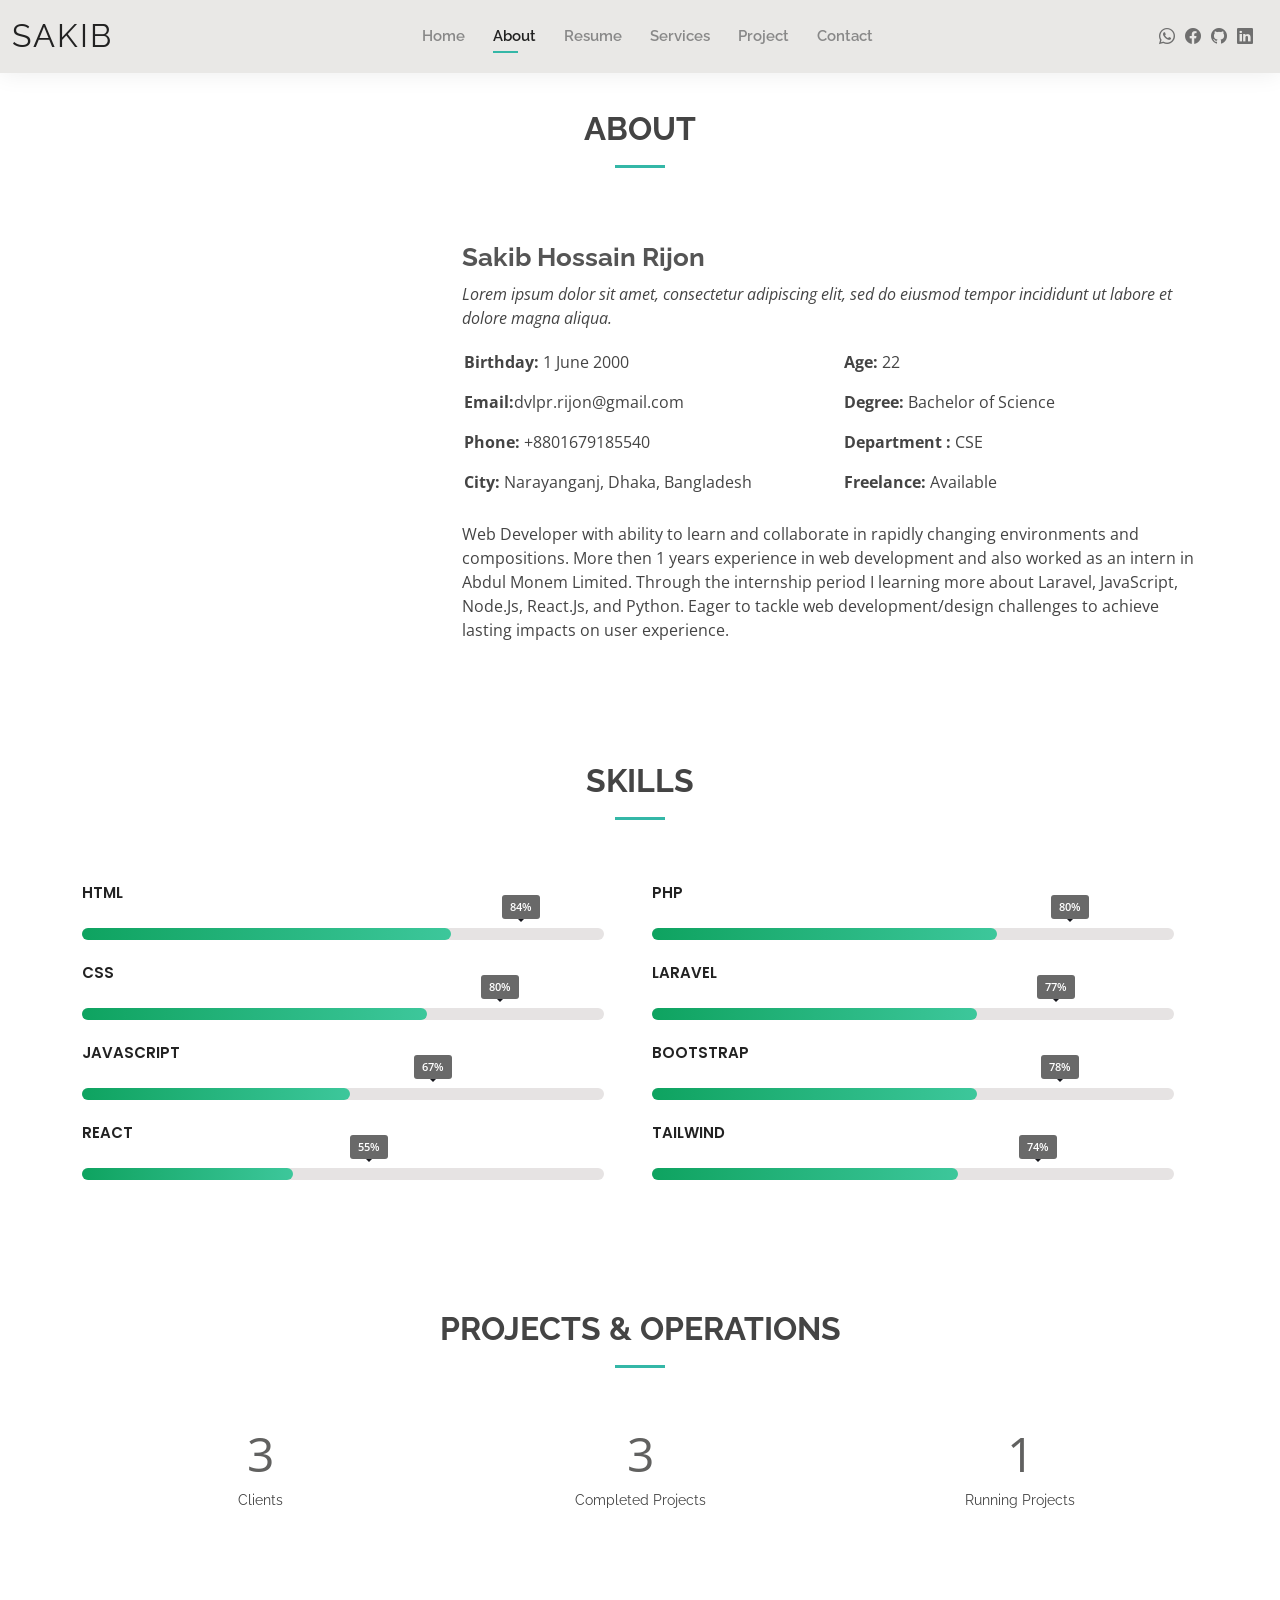
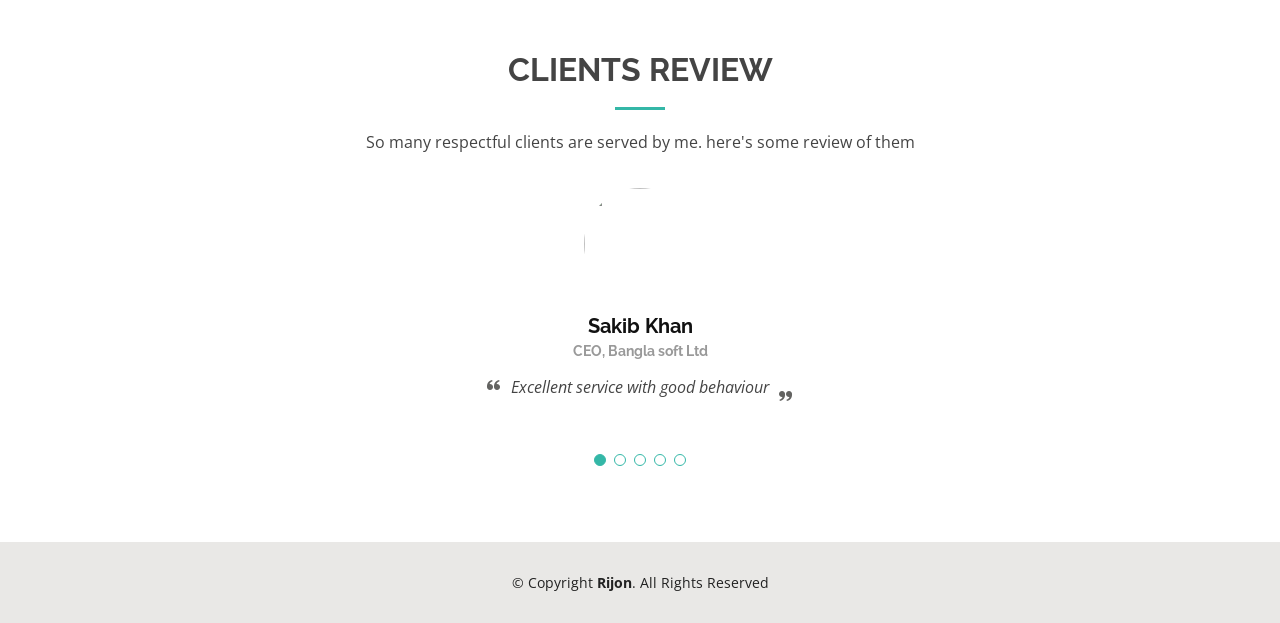
==== about.html @ c59cfed2 "first" ====
<!DOCTYPE html>
<html lang="en">

<head>
  <meta charset="utf-8">
  <meta content="width=device-width, initial-scale=1.0" name="viewport">
  <title>About Me</title>
  <meta content="" name="description">
  <meta content="" name="keywords">
  <link href="assets/img/favicon.png" rel="icon">
  <link href="assets/img/apple-touch-icon.png" rel="apple-touch-icon">
  <link href="https://fonts.googleapis.com/css?family=Open+Sans:300,300i,400,400i,600,600i,700,700i|Raleway:300,300i,400,400i,500,500i,600,600i,700,700i|Poppins:300,300i,400,400i,500,500i,600,600i,700,700i" rel="stylesheet">
  <link href="assets/vendor/aos/aos.css" rel="stylesheet">
  <link href="assets/vendor/bootstrap/css/bootstrap.min.css" rel="stylesheet">
  <link href="assets/vendor/bootstrap-icons/bootstrap-icons.css" rel="stylesheet">
  <link href="assets/vendor/boxicons/css/boxicons.min.css" rel="stylesheet">
  <link href="assets/vendor/glightbox/css/glightbox.min.css" rel="stylesheet">
  <link href="assets/vendor/swiper/swiper-bundle.min.css" rel="stylesheet">
  <link href="assets/css/style.css" rel="stylesheet">
  <script src="http://cdn.jsdelivr.net/particles.js/2.0.0/particles.min.js"></script> 
  <script src="http://threejs.org/examples/js/libs/stats.min.js"></script>

</head>

<body>
<div id="particles-js" ></div>
    <!-- ======= Header ======= -->
    <header id="header" class="fixed-top">
    <div class="container-fluid d-flex justify-content-between align-items-center">
    <h1 class="logo me-auto me-lg-0"><a href="index.html">Sakib</a></h1>
    <nav id="navbar" class="navbar order-last order-lg-0">
    <ul>
    <li><a href="index.html">Home</a></li>
    <li><a class="active" href="about.html">About</a></li>
    <li><a href="resume.html">Resume</a></li>
    <li><a href="#">Services</a></li>
    <li><a href="#">Project</a></li>
    <li><a href="contact.html">Contact</a></li>
    </ul>
    <i class="bi bi-list mobile-nav-toggle"></i>
    </nav><!-- .navbar -->
    <div class="header-social-links">
    <a href="https://wa.me/8801679185540" class="whatsapp"><i class="bi bi-whatsapp"></i></a>
    <a href="https:/www.facebook.com/rijonxtb7" class="facebook"><i class="bi bi-facebook"></i></a>
    <a href="https://github.com/rijonrrb" class="github"><i class="bi bi-github"></i></a>
    <a href="https://www.linkedin.com/in/md-sakib-hossain-rijon-005471246/" class="linkedin"><i class="bi bi-linkedin"></i></i></a>
    </div>
    </div>
    </header>
    <!-- End Header -->

  <main id="main">

    <!-- ======= About Section ======= -->
    <section id="about" class="about">
      <div class="container" data-aos="fade-up">

        <div class="section-title">
          <h2>About</h2>
          <br>
        </div>

        <div class="row">
          <div class="col-lg-4">
            <img src="assets/img/abodut.jpg" class="img-fluid" alt="">
          </div>
          <div class="col-lg-8 pt-4 pt-lg-0 content">
            <h3>Sakib Hossain Rijon</h3>
            <p class="fst-italic">
              Lorem ipsum dolor sit amet, consectetur adipiscing elit, sed do eiusmod tempor incididunt ut labore et dolore
              magna aliqua.
            </p>
            <div class="row">
              <div class="col-lg-6">
                <ul>
                  <li><i class="bi bi-rounded-right"></i> <strong>Birthday:</strong> 1 June 2000</li>
                 <li><i class="bi bi-rounded-right"></i> <strong>Email:</strong>dvlpr.rijon@gmail.com</li>
                  <li><i class="bi bi-rounded-right"></i> <strong>Phone:</strong> +8801679185540</li>
                  <li><i class="bi bi-rounded-right"></i> <strong>City:</strong> Narayanganj, Dhaka, Bangladesh</li>
                </ul>
              </div>
              <div class="col-lg-6">
                <ul>
                  <li><i class="bi bi-rounded-right"></i> <strong>Age:</strong> 22</li>
                  <li><i class="bi bi-rounded-right"></i> <strong>Degree:</strong> Bachelor of Science</li>
                  <li><i class="bi bi-rounded-right"></i> <strong>Department :</strong> CSE</li>
                  <li><i class="bi bi-rounded-right"></i> <strong>Freelance:</strong> Available</li>
                </ul>
              </div>
            </div>
            <p>
              Web Developer with ability to learn and collaborate in rapidly changing environments and compositions. More then 1 years experience in web development and also worked as an intern in Abdul Monem Limited. Through the internship period I learning more about Laravel, JavaScript, Node.Js, React.Js, and Python. Eager to tackle web development/design challenges to achieve lasting impacts on user experience.
            </p>
          </div>
        </div>

      </div>
    </section><!-- End About Section -->

    <!-- ======= Skills Section ======= -->
    <section id="skills" class="skills">
      <div class="container" data-aos="fade-up">

        <div class="section-title">
          <h2>Skills</h2>
        </div>

        <div class="row skills-content">

          <div class="col-lg-6">

          <div class="progress-bar" data-percentage="95%">
          <h4 class="progress-title-holder">
          <span class="skillx">HTML </span>
          <span class="progress-number-wrapper">
          <span class="progress-number-mark">
          <span class="percent"></span>
          <span class="down-arrow"></span>
          </span>
          </span>
          </h4>
          <div class="progress-content-outter">
          <div class="progress-content"></div>
          </div>
          </div> 

          <div class="progress-bar" data-percentage="90%">
          <h4 class="progress-title-holder">
          <span class="skillx">CSS </span>
          <span class="progress-number-wrapper">
          <span class="progress-number-mark">
          <span class="percent"></span>
          <span class="down-arrow"></span>
          </span>
          </span>
          </h4>
          <div class="progress-content-outter">
          <div class="progress-content"></div>
          </div>
          </div> 


          <div class="progress-bar" data-percentage="70%">
          <h4 class="progress-title-holder">
          <span class="skillx">JavaScript </span>
          <span class="progress-number-wrapper">
          <span class="progress-number-mark">
          <span class="percent"></span>
          <span class="down-arrow"></span>
          </span>
          </span>
          </h4>
          <div class="progress-content-outter">
          <div class="progress-content"></div>
          </div>
          </div> 


          <div class="progress-bar" data-percentage="55%">
          <h4 class="progress-title-holder">
          <span class="skillx">React </span>
          <span class="progress-number-wrapper">
          <span class="progress-number-mark">
          <span class="percent"></span>
          <span class="down-arrow"></span>
          </span>
          </span>
          </h4>
          <div class="progress-content-outter">
          <div class="progress-content"></div>
          </div>
          </div> 

          </div>

          <div class="col-lg-6">

            <div class="progress-bar" data-percentage="90%">
            <h4 class="progress-title-holder">
            <span class="skillx">PHP </span>
            <span class="progress-number-wrapper">
            <span class="progress-number-mark">
            <span class="percent"></span>
            <span class="down-arrow"></span>
            </span>
            </span>
            </h4>
            <div class="progress-content-outter">
            <div class="progress-content"></div>
            </div>
            </div> 

            <div class="progress-bar" data-percentage="85%">
            <h4 class="progress-title-holder">
            <span class="skillx">Laravel </span>
            <span class="progress-number-wrapper">
            <span class="progress-number-mark">
            <span class="percent"></span>
            <span class="down-arrow"></span>
            </span>
            </span>
            </h4>
            <div class="progress-content-outter">
            <div class="progress-content"></div>
            </div>
            </div> 

            <div class="progress-bar" data-percentage="85%">
            <h4 class="progress-title-holder">
            <span class="skillx">Bootstrap </span>
            <span class="progress-number-wrapper">
            <span class="progress-number-mark">
            <span class="percent"></span>
            <span class="down-arrow"></span>
            </span>
            </span>
            </h4>
            <div class="progress-content-outter">
            <div class="progress-content"></div>
            </div>
            </div> 

            <div class="progress-bar" data-percentage="80%">
            <h4 class="progress-title-holder">
            <span class="skillx">Tailwind </span>
            <span class="progress-number-wrapper">
            <span class="progress-number-mark">
            <span class="percent"></span>
            <span class="down-arrow"></span>
            </span>
            </span>
            </h4>
            <div class="progress-content-outter">
            <div class="progress-content"></div>
            </div>
            </div>

          </div>

        </div>

      </div>
    </section><!-- End Skills Section -->

    <!-- ======= Facts Section ======= -->
    <section id="facts" class="facts">
      <div class="container" data-aos="fade-up">

        <div class="section-title">
          <h2>Projects & Operations</h2>
        </div>

        <div class="row counters">

          <div class="col-lg-4 col-4 text-center">
            <span data-purecounter-start="0" data-purecounter-end="9" data-purecounter-duration="1.5" class="purecounter" style="color:#616160"></span>
            <p>Clients</p>
          </div>

          <div class="col-lg-4 col-4 text-center">
            <span data-purecounter-start="0" data-purecounter-end="11" data-purecounter-duration="1.5" class="purecounter" style="color:#616160"></span>
            <p>Completed Projects</p>
          </div>

          <div class="col-lg-4 col-4 text-center">
            <span data-purecounter-start="0" data-purecounter-end="3" data-purecounter-duration="1.5" class="purecounter" style="color:#616160"></span>
            <p>Running Projects</p>
          </div>



        </div>

      </div>
    </section><!-- End Facts Section -->

    <!-- ======= Testimonials Section ======= -->
    <section id="testimonials" class="testimonials">
      <div class="container" data-aos="fade-up">

        <div class="section-title">
          <h2>Clients Review</h2>
          <p>So many respectful clients are served by me. here's some review of them</p>
        </div>

        <div class="testimonials-slider swiper" data-aos="fade-up" data-aos-delay="100">
          <div class="swiper-wrapper">

            <div class="swiper-slide">
              <div class="testimonial-item">
                <img src="https://biographyninja.com/wp-content/uploads/2021/04/chanchal-chowdhury.jpg" class="testimonial-img" alt="">
                <h3>Sakib Khan</h3>
                <h4><strong>CEO, Bangla soft Ltd</strong></h4>
                <p>
                  <i class="bx bxs-quote-alt-left quote-icon-left"></i>
                  Excellent service with good behaviour
                  <i class="bx bxs-quote-alt-right quote-icon-right"></i>
                </p>
              </div>
            </div><!-- End testimonial item -->

            <div class="swiper-slide">
              <div class="testimonial-item">
                <img src="https://www.bollywoodbiography.in/wp-content/uploads/2017/05/Pori-Moni.jpg" class="testimonial-img" alt="">
                <h3>Sraboni</h3>
                <h4><strong>CEO, ABC Ltd</strong></h4>
                <p>
                  <i class="bx bxs-quote-alt-left quote-icon-left"></i>
                  We have developed School management website for our company from Sakib Hossain Rijon. His service is very excellent and the prices are affordable. I wish them continued success.’’
                  <i class="bx bxs-quote-alt-right quote-icon-right"></i>
                </p>
              </div>
            </div><!-- End testimonial item -->

            <div class="swiper-slide">
              <div class="testimonial-item">
                <img src="https://i.pinimg.com/550x/0b/86/8e/0b868e6fa441209027292ed292da5b39.jpg" class="testimonial-img" alt="">
                <h3>Selim mia</h3>
                <h4><strong>CEO, Lead Gravity</strong></h4>
                <p>
                  <i class="bx bxs-quote-alt-left quote-icon-left"></i>
                  We had great experience working with Sakib and his team. Very happy to work with them!
                  <i class="bx bxs-quote-alt-right quote-icon-right"></i>
                </p>
              </div>
            </div><!-- End testimonial item -->

            <div class="swiper-slide">
              <div class="testimonial-item">
                <img src="https://timesofindia.indiatimes.com/thumb/msid-80683825,width-1200,height-900,resizemode-4/.jpg" class="testimonial-img" alt="">
                <h3>Mishu Sabbir</h3>
                <h4><strong>Freelancer</strong></h4>
                <p>
                  <i class="bx bxs-quote-alt-left quote-icon-left"></i>
                  Service is 100/100. Their service is  professional and they are very sincere and friendly. They have carefully prepared our website. Thank you so much for all your support, especially Farhad Hossain.’’
                  <i class="bx bxs-quote-alt-right quote-icon-right"></i>
                </p>
              </div>
            </div><!-- End testimonial item -->

            <div class="swiper-slide">
              <div class="testimonial-item">
                <img src="https://news4masses.com/wp-content/uploads/2019/07/Puja-Chery-bangladeshi-actress-640x486.jpg" class="testimonial-img" alt="">
                <h3>Willson Bashu</h3>
                <h4><strong>Entrepreneur</strong></h4>
                <p>
                  <i class="bx bxs-quote-alt-left quote-icon-left"></i>
                  Recently received service from Sakib. Alhamdulillah, their words and deeds match. My website has been made as I wanted. I am very happy and thankful to Diligent Soft IT
                  <i class="bx bxs-quote-alt-right quote-icon-right"></i>
                </p>
              </div>
            </div><!-- End testimonial item -->

          </div>
          <div class="swiper-pagination"></div>
        </div>

      </div>
    </section><!-- End Testimonials Section -->

  </main><!-- End #main -->

  <!-- ======= Footer ======= -->
  <footer id="footer">
    <div class="container">
      <div class="copyright">
        &copy; Copyright <strong><span>Rijon</span></strong>. All Rights Reserved
      </div>
    </div>
  </footer>
  <!-- End  Footer -->

  <div id="preloader"></div>
  <a href="#" class="back-to-top d-flex align-items-center justify-content-center"><i class="bi bi-arrow-up-short"></i></a>
  <script src="assets/vendor/purecounter/purecounter_vanilla.js"></script>
  <script src="assets/vendor/aos/aos.js"></script>
  <script src="assets/vendor/bootstrap/js/bootstrap.bundle.min.js"></script>
  <script src="assets/vendor/glightbox/js/glightbox.min.js"></script>
  <script src="assets/vendor/isotope-layout/isotope.pkgd.min.js"></script>
  <script src="assets/vendor/swiper/swiper-bundle.min.js"></script>
  <script src="assets/vendor/waypoints/noframework.waypoints.js"></script>
  <script src="assets/vendor/php-email-form/validate.js"></script>
  <script src="assets/js/main.js"></script>
  <script src="assets/js/particle.js"></script>
  <script src="https://code.jquery.com/jquery-3.6.1.min.js" integrity="sha256-o88AwQnZB+VDvE9tvIXrMQaPlFFSUTR+nldQm1LuPXQ=" crossorigin="anonymous"></script>

</body>
<script type="text/javascript">
  jQuery(document).ready(function(){
  
  jQuery('.progress-bar').each(function() {
    jQuery(this).find('.progress-content').animate({
      width:jQuery(this).attr('data-percentage')
    },3000);
    
    jQuery(this).find('.progress-number-mark').animate(
      {left:jQuery(this).attr('data-percentage')},
      {
       duration: 3000,
       step: function(now, fx) {
         var data = Math.round(now);
         jQuery(this).find('.percent').html(data + '%');
       }
    });  
  });
});
</script>
</html>
---- assets/css/style.css ----
@import 'https://fonts.googleapis.com/css?family=Roboto:300,500,700';


      button.btnSubmit {
      font-family: 'Roboto', sans-serif;
      outline: none;
      border: none;
      cursor: default;
      transition: box-shadow 300ms ease;
      letter-spacing: 2px;
      box-shadow: 0px 0px 25px 10px rgba(255, 255, 255, 0.2);
      user-select: none;
      position: relative;
      box-sizing: border-box;
      width: 150px;
      height: 50px;
      border-radius: 35px;
      border: 2px solid;
      border-color: #1ECD97;
      background: none;
      color: black;
      transition: all 300ms ease-out; }

      button.btnSubmit:hover {
      cursor: pointer;
      font-size: 1.05em;
      border-color: transparent;
      background: #1ECD97;
      color: #fafafa; }

      button.btnSubmit.clicked {
      pointer-events: none;
      animation: anim1 200ms cubic-bezier(0.2, 0, 0.8, 1), anim2 300ms cubic-bezier(0.6, 0, 0.7, 1) 300ms 1 forwards; }

      button.btnSubmit.clicked.done {
      width: 40px;
      background: #1ECD97;
      background: linear-gradient(0, #1ECD97, #25dfa6);
      border-width: 0;
      border-color: rgba(30, 205, 151, 0);
      color: rgba(30, 205, 151, 0);
      transition: all 1000ms ease;
      animation: anim4 300ms cubic-bezier(0.2, 0, 0.4, 1) forwards; }

      svg.svg--template {
      display: none; }

      svg.loader {
      position: absolute;
      width: 50px;
      height: 50px;
      overflow: visible; }

      svg.loader {
      position: absolute;
      left: -2px;
      top: -2px;
      width: 50px;
      height: 50px; }

      svg.checkmark {
      height: 1.2em;
      width: 100%; }

      svg .circle1 {
      stroke: #1ECD97;
      stroke-width: 10px;
      r: 23.5px;
      cx: 25px;
      cy: 25px;
      width: 100%;
      height: 100%;
      stroke-dasharray: 157px;
      transform: rotate(-90deg);
      transform-origin: 50% 50%;
      animation: animLoading 2500ms cubic-bezier(0.6, 0, 0, 1); }

      svg .checkmark1 {
      fill: #fafafa; }
      svg .checkmark1 .line1 {
      transform-origin: 100% 100%; }
      svg .checkmark1 .line2 {
      transform-origin: 0% 100%; }
      svg .checkmark1 .line1, svg .checkmark1 .line2 {
      animation: growAndRotate 500ms cubic-bezier(0.4, 0, 0, 1); }

      @keyframes anim1 {
      0% {
      font-size: 1.05em; }
      50% {
      font-size: 0.9em; }
      100% {
      font-size: 1.05emj; } }

      @keyframes anim2 {
      40% {
      border-radius: 35px; }
      20%, 100% {
      color: rgba(30, 205, 151, 0); }
      100% {
      background: none;
      border-width: 2px;
      border-color: #C5C5C5;
      border-radius: 50%;
      padding: 0;
      width: 50px; } }

      @keyframes animLoading {
      0% {
      stroke-dashoffset: 157px; }
      100% {
      stroke-dashoffset: 0; } }

      @keyframes anim4 {
      0% {
      border-radius: 50%;
      width: 50px; }
      40% {
      border-radius: 35px; }
      100% {
      width: 175px; } }

      @keyframes growAndRotate {
      0% {
      opacity: 0;
      transform: scale(0.4) rotate(-5deg); }
      30%, 100% {
      opacity: 1; }
      100% {
      transform: scale(1) rotate(0); } }
/*--------------------------------------------------------------
# General
--------------------------------------------------------------*/
#particles-js canvas {
    display: block;
    vertical-align: bottom;
    -webkit-transform: scale(1);
    -ms-transform: scale(1);
    transform: scale(1);
    opacity: 1;
    -webkit-transition: opacity .8s ease, -webkit-transform 1.4s ease;
    transition: opacity .8s ease, transform 1.4s ease
}

#particles-js {
    width: 100%;
    height: 100%;
    position: fixed;
    z-index: -10;
    top: 0;
    left: 0
}

body {
  font-family: "Open Sans", sans-serif;
  color: #444444;
}

a {
  color: #34b7a7;
  text-decoration: none;
}

a:hover {
  color: #51cdbe;
  text-decoration: none;
}

h1,
h2,
h3,
h4,
h5,
h6 {
  font-family: "Raleway", sans-serif;
}

#main {
  margin-top: 50px;
}

@media (max-width: 992px) {
  #main {
    margin-top: 30px;
  }
}

/*--------------------------------------------------------------
# Preloader
--------------------------------------------------------------*/
#preloader {
  position: fixed;
  top: 0;
  left: 0;
  right: 0;
  bottom: 0;
  z-index: 9999;
  overflow: hidden;
  background: #fff;
}

#preloader:before {
  content: "";
  position: fixed;
  top: calc(50% - 30px);
  left: calc(50% - 30px);
  border: 6px solid #34b7a7;
  border-top-color: #dcf5f2;
  border-radius: 50%;
  width: 60px;
  height: 60px;
  -webkit-animation: animate-preloader 1s linear infinite;
  animation: animate-preloader 1s linear infinite;
}

@-webkit-keyframes animate-preloader {
  0% {
    transform: rotate(0deg);
  }

  100% {
    transform: rotate(360deg);
  }
}

@keyframes animate-preloader {
  0% {
    transform: rotate(0deg);
  }

  100% {
    transform: rotate(360deg);
  }
}

/*--------------------------------------------------------------
# Back to top button
--------------------------------------------------------------*/
.back-to-top {
  position: fixed;
  visibility: hidden;
  opacity: 0;
  right: 15px;
  bottom: 15px;
  z-index: 996;
  background: #34b7a7;
  width: 40px;
  height: 40px;
  border-radius: 50px;
  transition: all 0.4s;
}

.back-to-top i {
  font-size: 24px;
  color: #fff;
  line-height: 0;
}

.back-to-top:hover {
  background: #49cbbb;
  color: #fff;
}

.back-to-top.active {
  visibility: visible;
  opacity: 1;
}

/*--------------------------------------------------------------
# Header
--------------------------------------------------------------*/
#header {
  background: #e9e8e6;
  box-shadow: 0px 0px 25px 0 rgba(0, 0, 0, 0.08);
  z-index: 997;
  padding: 15px 0;
}

#header .logo {
  font-size: 32px;
  margin: 0;
  padding: 0;
  line-height: 1;
  font-weight: 400;
  letter-spacing: 2px;
  text-transform: uppercase;
}

#header .logo a {
  color: #222222;
}

#header .logo img {
  max-height: 40px;
}

@media (max-width: 992px) {
  #header .logo {
    font-size: 28px;
  }
}

/*--------------------------------------------------------------
# Header Social Links
--------------------------------------------------------------*/
.header-social-links {
  padding-right: 15px;
}

.header-social-links a {
  color: #6f6f6f;
  padding-left: 6px;
  display: inline-block;
  line-height: 0px;
  transition: 0.3s;
  font-size: 16px;
}

.header-social-links a:hover {
  color: #34b7a7;
}

/*--------------------------------------------------------------
# Navigation Menu
--------------------------------------------------------------*/
/**
* Desktop Navigation 
*/
.navbar {
  padding: 0;
}

.navbar ul {
  margin: 0;
  padding: 0;
  display: flex;
  list-style: none;
  align-items: center;
}

.navbar li {
  position: relative;
  padding: 10px 0 10px 28px;
}

.navbar a,
.navbar a:focus {
  display: flex;
  align-items: center;
  justify-content: space-between;
  font-family: "Raleway", sans-serif;
  font-size: 15px;
  font-weight: 600;
  color: #888888;
  white-space: nowrap;
  transition: 0.3s;
  position: relative;
}

.navbar a i,
.navbar a:focus i {
  font-size: 12px;
  line-height: 0;
  margin-left: 5px;
}

.navbar>ul>li>a:before {
  content: "";
  position: absolute;
  width: 0;
  height: 2px;
  bottom: -5px;
  left: 0;
  background-color: #34b7a7;
  visibility: hidden;
  width: 0px;
  transition: all 0.3s ease-in-out 0s;
}

.navbar a:hover:before,
.navbar li:hover>a:before,
.navbar .active:before {
  visibility: visible;
  width: 25px;
}

.navbar a:hover,
.navbar .active,
.navbar .active:focus,
.navbar li:hover>a {
  color: #222222;
}

.navbar .dropdown ul {
  display: block;
  position: absolute;
  left: 14px;
  top: calc(100% + 30px);
  margin: 0;
  padding: 10px 0;
  z-index: 99;
  opacity: 0;
  visibility: hidden;
  background: #fff;
  box-shadow: 0px 0px 30px rgba(127, 137, 161, 0.25);
  transition: 0.3s;
  border-radius: 4px;
}

.navbar .dropdown ul li {
  min-width: 200px;
  padding: 0;
}

.navbar .dropdown ul a {
  padding: 10px 20px;
  font-size: 15px;
  text-transform: none;
  font-weight: 600;
}

.navbar .dropdown ul a i {
  font-size: 12px;
}

.navbar .dropdown ul a:hover,
.navbar .dropdown ul .active:hover,
.navbar .dropdown ul li:hover>a {
  color: #34b7a7;
}

.navbar .dropdown:hover>ul {
  opacity: 1;
  top: 100%;
  visibility: visible;
}

.navbar .dropdown .dropdown ul {
  top: 0;
  left: calc(100% - 30px);
  visibility: hidden;
}

.navbar .dropdown .dropdown:hover>ul {
  opacity: 1;
  top: 0;
  left: 100%;
  visibility: visible;
}

@media (max-width: 1366px) {
  .navbar .dropdown .dropdown ul {
    left: -90%;
  }

  .navbar .dropdown .dropdown:hover>ul {
    left: -100%;
  }
}

/**
* Mobile Navigation 
*/
.mobile-nav-toggle {
  color: #222222;
  font-size: 28px;
  cursor: pointer;
  display: none;
  line-height: 0;
  transition: 0.5s;
}

.mobile-nav-toggle.bi-x {
  color: #fff;
}

@media (max-width: 991px) {
  .mobile-nav-toggle {
    display: block;
  }

  .navbar ul {
    display: none;
  }
}

.navbar-mobile {
  position: fixed;
  overflow: hidden;
  top: 0;
  right: 0;
  left: 0;
  bottom: 0;
  background: rgba(9, 9, 9, 0.9);
  transition: 0.3s;
  z-index: 999;
}

.navbar-mobile .mobile-nav-toggle {
  position: absolute;
  top: 15px;
  right: 15px;
}

.navbar-mobile ul {
  display: block;
  position: absolute;
  top: 55px;
  right: 15px;
  bottom: 15px;
  left: 15px;
  padding: 10px 0;
  border-radius: 10px;
  background-color: #fff;
  overflow-y: auto;
  transition: 0.3s;
}

.navbar-mobile a,
.navbar-mobile a:focus {
  font-size: 15px;
  padding-right: 15px;
  color: #222222;
}

.navbar-mobile a:hover,
.navbar-mobile .active,
.navbar-mobile li:hover>a {
  color: #34b7a7;
}

.navbar-mobile .getstarted,
.navbar-mobile .getstarted:focus {
  margin: 15px;
}

.navbar-mobile .dropdown ul {
  position: static;
  display: none;
  margin: 10px 20px;
  padding: 10px 0;
  z-index: 99;
  opacity: 1;
  visibility: visible;
  background: #fff;
  box-shadow: 0px 0px 30px rgba(127, 137, 161, 0.25);
}

.navbar-mobile .dropdown ul li {
  min-width: 200px;
}

.navbar-mobile .dropdown ul a {
  padding: 10px 20px;
}

.navbar-mobile .dropdown ul a i {
  font-size: 12px;
}

.navbar-mobile .dropdown ul a:hover,
.navbar-mobile .dropdown ul .active:hover,
.navbar-mobile .dropdown ul li:hover>a {
  color: #34b7a7;
}

.navbar-mobile .dropdown>.dropdown-active {
  display: block;
}

/*--------------------------------------------------------------
# Hero Section
--------------------------------------------------------------*/
#hero {
  width: 100%;
  height: 100vh;
  background: url("../img/hero-bg.jpg") top right;
  background-size: cover;
}

#hero .container {
  padding-top: 70px;
  position: relative;
}

@media (max-width: 992px) {
  #hero .container {
    padding-top: 58px;
  }
}

#hero h1 {
  margin: 0;
  font-size: 48px;
  font-weight: 700;
  line-height: 56px;
  color: #222222;
}

#hero h2 {
  color: #6f6f6f;
  margin: 10px 0 0 0;
  font-size: 22px;
}

#hero .btn-about {
  font-family: "Raleway", sans-serif;
  text-transform: uppercase;
  font-weight: 600;
  font-size: 12px;
  letter-spacing: 1px;
  display: inline-block;
  padding: 12px 40px;
  border-radius: 50px;
  transition: 0.5s;
  margin-top: 30px;
  color: #fff;
  background: #34b7a7;
}

#hero .btn-about:hover {
  background: #3dc8b7;
}

@media (min-width: 1024px) {
  #hero {
    background-attachment: fixed;
  }
}

@media (max-width: 992px) {
  #hero:before {
    content: "";
    background: rgba(255, 255, 255, 0.8);
    position: absolute;
    bottom: 0;
    top: 0;
    left: 0;
    right: 0;
  }

  #hero h1 {
    font-size: 28px;
    line-height: 36px;
  }

  #hero h2 {
    font-size: 18px;
    line-height: 24px;
  }
}

/*--------------------------------------------------------------
# Sections General
--------------------------------------------------------------*/
section {
  padding: 60px 0;
}

.section-bg {
  background-color: #e7f8f6;
}

.section-title {
  text-align: center;
  padding-bottom: 30px;
}

.section-title h2 {
  font-size: 32px;
  font-weight: bold;
  text-transform: uppercase;
  margin-bottom: 20px;
  padding-bottom: 20px;
  position: relative;
}

.section-title h2::after {
  content: "";
  position: absolute;
  display: block;
  width: 50px;
  height: 3px;
  background: #34b7a7;
  bottom: 0;
  left: calc(50% - 25px);
}

.section-title p {
  margin-bottom: 0;
}

/*--------------------------------------------------------------
# Cta
--------------------------------------------------------------*/
.cta {
  background: linear-gradient(rgba(0, 0, 0, 0.6), rgba(0, 0, 0, 0.6)), url("../img/bg-1.jpg") fixed center center;
  background-size: cover;
  padding: 80px 0;
}

.cta h3 {
  color: #fff;
  font-size: 28px;
  font-weight: 700;
}

.cta p {
  color: #fff;
}

.cta .cta-btn {
  font-family: "Raleway", sans-serif;
  text-transform: uppercase;
  font-weight: 500;
  font-size: 16px;
  letter-spacing: 1px;
  display: inline-block;
  padding: 8px 20px;
  border-radius: 2px;
  transition: 0.5s;
  margin: 10px;
  border: 2px solid #fff;
  color: #fff;
}

.cta .cta-btn:hover {
  background: #34b7a7;
  border: 2px solid #34b7a7;
}

@media (max-width: 1024px) {
  .cta {
    background-attachment: scroll;
  }
}

@media (min-width: 769px) {
  .cta .cta-btn-container {
    display: flex;
    align-items: center;
    justify-content: flex-end;
  }
}

/*--------------------------------------------------------------
# About
--------------------------------------------------------------*/
.about .content h3 {
  font-weight: 700;
  font-size: 26px;
  color: #555555;
}

.about .content ul {
  list-style: none;
  padding: 0;
}

.about .content ul li {
  padding-bottom: 10px;
}

.about .content ul i {
  font-size: 20px;
  padding-right: 2px;
  color: #34b7a7;
}

.about .content p:last-child {
  margin-bottom: 0;
}

/*--------------------------------------------------------------
# Skills
--------------------------------------------------------------*/

.skillx {
  padding: 10px 0;
  margin: 0 0 6px 0;
  text-transform: uppercase;
  display: block;
  float: left;
  font-weight: 600;
  font-family: "Poppins", sans-serif;
  color: #222222;
}

/*--------------------------------------------------------------
# progress
--------------------------------------------------------------*/

.progress-bar {

  margin: 0 0 10px;
  overflow: hidden;
  padding-right: 24px; /* Separate bars from container */
}

.progress-title-holder {
  padding-bottom: 7px;
  position: relative;
  margin: 5px 0;
  font-family: Montserrat, sans-serif;
  font-size: 15px;
  line-height: 15px;
  font-weight: 400;
  color: #2e2e2e;  
}

.progress-number-mark {

  margin-bottom: 4px;
  border-radius: 3px;
  background-color: #696969;
  padding: 0 8px;
  position: absolute;
  bottom: 0;   
  -moz-transform: translateX(-50%);
  -o-transform: translateX(-50%);
  transform: translateX(-50%);
  -ms-transform: translateX(-50%);
  -webkit-transform: translateX(-50%); 
} 

.progress-number-wrapper,
.progress-number-mark {
  font-family: Open Sans, sans-serif;
  font-size: 11px;
  line-height: 24px;
  height: 24px;
  letter-spacing: 0px;
  font-weight: 600;
  font-style: normal;
  text-transform: none;
  color: #ffffff;
}

.down-arrow {
  border-left: 3px solid transparent;
  border-right: 3px solid transparent;
  border-top: 3px solid #16171d;
  position: absolute;
  left: 50%;
  top: 100%;
  -moz-transform: translateX(-50%);
  -o-transform: translateX(-50%);
  transform: translateX(-50%);
  -ms-transform: translateX(-50%);
  -webkit-transform: translateX(-50%);  
}

.progress-content-outter {
  height: 12px;
  border-radius: 60px;
  background-color: #e6e3e3;
}

.progress-content {
  border-radius: 60px;
  height: 12px;
  background-image: linear-gradient(to right, #0ea360, #1bac6f, #26b57e, #31be8c, #3dc79b);
  width: 0%; /* Initial value */
}


/*--------------------------------------------------------------
# Facts
--------------------------------------------------------------*/
.facts .counters span {
  font-size: 48px;
  display: block;
  color: #34b7a7;
}

.facts .counters p {
  padding: 0;
  margin: 0 0 20px 0;
  font-family: "Raleway", sans-serif;
  font-size: 14px;
}

/*--------------------------------------------------------------
# Testimonials
--------------------------------------------------------------*/
.testimonials .section-header {
  margin-bottom: 40px;
}

.testimonials .testimonials-carousel,
.testimonials .testimonials-slider {
  overflow: hidden;
}

.testimonials .testimonial-item {
  text-align: center;
}

.testimonials .testimonial-item .testimonial-img {
  height: 120px;
  width: 120px;
  border-radius: 50%;
  border: 4px solid #fff;
  margin: 0 auto;
}

.testimonials .testimonial-item h3 {
  font-size: 20px;
  font-weight: bold;
  margin: 10px 0 5px 0;
  color: #111;
}

.testimonials .testimonial-item h4 {
  font-size: 14px;
  color: #999;
  margin: 0 0 15px 0;
}

.testimonials .testimonial-item .quote-icon-left,
.testimonials .testimonial-item .quote-icon-right {
  color: #636361;
  font-size: 16px;
}

.testimonials .testimonial-item .quote-icon-left {
  display: inline-block;
  left: -5px;
  position: relative;
}

.testimonials .testimonial-item .quote-icon-right {
  display: inline-block;
  right: -5px;
  position: relative;
  top: 10px;
}

.testimonials .testimonial-item p {
  font-style: italic;
  margin: 0 auto 15px auto;
}

@media (min-width: 992px) {
  .testimonials .testimonial-item p {
    width: 80%;
  }
}

.testimonials .swiper-pagination {
  margin-top: 20px;
  position: relative;
}

.testimonials .swiper-pagination .swiper-pagination-bullet {
  width: 12px;
  height: 12px;
  background-color: #fff;
  opacity: 1;
  border: 1px solid #34b7a7;
}

.testimonials .swiper-pagination .swiper-pagination-bullet-active {
  background-color: #34b7a7;
}

/*--------------------------------------------------------------
# Resume
--------------------------------------------------------------*/
.resume .resume-title {
  font-size: 26px;
  font-weight: 400;
  margin-top: 20px;
  margin-bottom: 20px;
  color: #222222;
}

.resume .resume-item {
  padding: 0 0 20px 20px;
  margin-top: -2px;
  border-left: 2px solid #34b7a7;
  position: relative;
}

.resume .resume-item h4 {
  line-height: 18px;
  font-size: 18px;
  font-weight: 600;
  font-family: "Poppins", sans-serif;
  color: #1d685f;
  margin-bottom: 10px;
}

.resume .resume-item h5 {
  font-size: 16px;
  background: #effbf9;
  padding: 5px 15px;
  display: inline-block;
  font-weight: 600;
  margin-bottom: 10px;
  color: #34b7a7;
}

.resume .resume-item ul {
  padding-left: 20px;
}

.resume .resume-item ul li {
  padding-bottom: 10px;
}

.resume .resume-item:last-child {
  padding-bottom: 0;
}

.resume .resume-item::before {
  content: "";
  position: absolute;
  width: 16px;
  height: 16px;
  border-radius: 50px;
  left: -9px;
  top: 0;
  background: #fff;
  border: 2px solid #34b7a7;
}

/*--------------------------------------------------------------
# Services
--------------------------------------------------------------*/
.services .icon-box {
  text-align: center;
  padding: 70px 20px 80px 20px;
  transition: all ease-in-out 0.3s;
  background: #fff;
  box-shadow: 0px 0 35px 0 rgba(0, 0, 0, 0.08);
}

.services .icon-box .icon {
  margin: 0 auto;
  width: 100px;
  height: 100px;
  display: flex;
  align-items: center;
  justify-content: center;
  transition: ease-in-out 0.3s;
  position: relative;
}

.services .icon-box .icon i {
  font-size: 36px;
  transition: 0.5s;
  position: relative;
}

.services .icon-box .icon svg {
  position: absolute;
  top: 0;
  left: 0;
}

.services .icon-box .icon svg path {
  transition: 0.5s;
  fill: #f5f5f5;
}

.services .icon-box h4 {
  font-weight: 600;
  margin: 10px 0 15px 0;
  font-size: 22px;
}

.services .icon-box h4 a {
  color: #222222;
  transition: ease-in-out 0.3s;
}

.services .icon-box p {
  line-height: 24px;
  font-size: 14px;
  margin-bottom: 0;
}

.services .iconbox-blue i {
  color: #47aeff;
}

.services .iconbox-blue:hover .icon i {
  color: #fff;
}

.services .iconbox-blue:hover .icon path {
  fill: #47aeff;
}

.services .iconbox-orange i {
  color: #ffa76e;
}

.services .iconbox-orange:hover .icon i {
  color: #fff;
}

.services .iconbox-orange:hover .icon path {
  fill: #ffa76e;
}

.services .iconbox-pink i {
  color: #e80368;
}

.services .iconbox-pink:hover .icon i {
  color: #fff;
}

.services .iconbox-pink:hover .icon path {
  fill: #e80368;
}

.services .iconbox-yellow i {
  color: #ffbb2c;
}

.services .iconbox-yellow:hover .icon i {
  color: #fff;
}

.services .iconbox-yellow:hover .icon path {
  fill: #ffbb2c;
}

.services .iconbox-red i {
  color: #ff5828;
}

.services .iconbox-red:hover .icon i {
  color: #fff;
}

.services .iconbox-red:hover .icon path {
  fill: #ff5828;
}

.services .iconbox-teal i {
  color: #11dbcf;
}

.services .iconbox-teal:hover .icon i {
  color: #fff;
}

.services .iconbox-teal:hover .icon path {
  fill: #11dbcf;
}

/*--------------------------------------------------------------
# Portfolio
--------------------------------------------------------------*/
.portfolio .portfolio-item {
  margin-bottom: 30px;
}

.portfolio #portfolio-flters {
  padding: 0;
  margin: 0 auto 20px auto;
  list-style: none;
  text-align: center;
}

.portfolio #portfolio-flters li {
  cursor: pointer;
  display: inline-block;
  padding: 8px 16px 10px 16px;
  font-size: 13px;
  font-weight: 500;
  line-height: 1;
  text-transform: uppercase;
  color: #444444;
  margin-bottom: 5px;
  transition: all 0.3s ease-in-out;
  border-radius: 50px;
}

.portfolio #portfolio-flters li:hover,
.portfolio #portfolio-flters li.filter-active {
  color: #fff;
  background: #34b7a7;
}

.portfolio #portfolio-flters li:last-child {
  margin-right: 0;
}

.portfolio .portfolio-wrap {
  transition: 0.3s;
  position: relative;
  overflow: hidden;
  z-index: 1;
  background: rgba(34, 34, 34, 0.6);
}

.portfolio .portfolio-wrap::before {
  content: "";
  background: rgba(34, 34, 34, 0.6);
  position: absolute;
  left: 0;
  right: 0;
  top: 0;
  bottom: 0;
  transition: all ease-in-out 0.3s;
  z-index: 2;
  opacity: 0;
}

.portfolio .portfolio-wrap img {
  transition: all ease-in-out 0.3s;
}

.portfolio .portfolio-wrap .portfolio-info {
  opacity: 0;
  position: absolute;
  top: 0;
  left: 0;
  right: 0;
  bottom: 0;
  z-index: 3;
  transition: all ease-in-out 0.3s;
  display: flex;
  flex-direction: column;
  justify-content: flex-end;
  align-items: flex-start;
  padding: 20px;
}

.portfolio .portfolio-wrap .portfolio-info h4 {
  font-size: 20px;
  color: #fff;
  font-weight: 600;
}

.portfolio .portfolio-wrap .portfolio-info p {
  color: rgba(255, 255, 255, 0.7);
  font-size: 14px;
  text-transform: uppercase;
  padding: 0;
  margin: 0;
  font-style: italic;
}

.portfolio .portfolio-wrap .portfolio-links {
  text-align: center;
  z-index: 4;
}

.portfolio .portfolio-wrap .portfolio-links a {
  color: #fff;
  margin: 0 5px 0 0;
  font-size: 28px;
  display: inline-block;
  transition: 0.3s;
}

.portfolio .portfolio-wrap .portfolio-links a:hover {
  color: #78d9cd;
}

.portfolio .portfolio-wrap:hover::before {
  opacity: 1;
}

.portfolio .portfolio-wrap:hover img {
  transform: scale(1.2);
}

.portfolio .portfolio-wrap:hover .portfolio-info {
  opacity: 1;
}

/*--------------------------------------------------------------
# Portfolio Details
--------------------------------------------------------------*/
.portfolio-details {
  padding-top: 0;
}

.portfolio-details .portfolio-details-slider img {
  width: 100%;
}

.portfolio-details .portfolio-details-slider .swiper-pagination {
  margin-top: 20px;
  position: relative;
}

.portfolio-details .portfolio-details-slider .swiper-pagination .swiper-pagination-bullet {
  width: 12px;
  height: 12px;
  background-color: #fff;
  opacity: 1;
  border: 1px solid #34b7a7;
}

.portfolio-details .portfolio-details-slider .swiper-pagination .swiper-pagination-bullet-active {
  background-color: #34b7a7;
}

.portfolio-details .portfolio-info {
  padding: 30px;
  box-shadow: 0px 0 30px rgba(34, 34, 34, 0.08);
}

.portfolio-details .portfolio-info h3 {
  font-size: 22px;
  font-weight: 700;
  margin-bottom: 20px;
  padding-bottom: 20px;
  border-bottom: 1px solid #eee;
}

.portfolio-details .portfolio-info ul {
  list-style: none;
  padding: 0;
  font-size: 15px;
}

.portfolio-details .portfolio-info ul li+li {
  margin-top: 10px;
}

.portfolio-details .portfolio-description {
  padding-top: 30px;
}

.portfolio-details .portfolio-description h2 {
  font-size: 26px;
  font-weight: 700;
  margin-bottom: 20px;
}

.portfolio-details .portfolio-description p {
  padding: 0;
}

/*--------------------------------------------------------------
# Contact
--------------------------------------------------------------*/
.contact .info {
  width: 100%;
}

.contact .info i {
  font-size: 20px;
  color: #34b7a7;
  float: left;
  width: 44px;
  height: 44px;
  background: #effbf9;
  display: flex;
  justify-content: center;
  align-items: center;
  border-radius: 50px;
  transition: all 0.3s ease-in-out;
}

.contact .info h4 {
  padding: 0 0 0 60px;
  font-size: 22px;
  font-weight: 600;
  margin-bottom: 5px;
  color: #222222;
}

.contact .info p {
  padding: 0 0 0 60px;
  margin-bottom: 0;
  font-size: 14px;
  color: #555555;
}

.contact .info .email,
.contact .info .phone {
  margin-top: 40px;
}

.contact .info .email:hover i,
.contact .info .address:hover i,
.contact .info .phone:hover i {
  background: #34b7a7;
  color: #fff;
}

.contact .php-email-form {
  width: 100%;
  background: #fff;
}

.contact .php-email-form .form-group {
  padding-bottom: 8px;
}

.contact .php-email-form .error-message {
  display: none;
  color: #fff;
  background: #ed3c0d;
  text-align: center;
  padding: 15px;
  font-weight: 600;
}

.contact .php-email-form .sent-message {
  display: none;
  color: #fff;
  background: #18d26e;
  text-align: center;
  padding: 15px;
  font-weight: 600;
}

.contact .php-email-form .loading {
  display: none;
  background: #fff;
  text-align: center;
  padding: 15px;
}

.contact .php-email-form .loading:before {
  content: "";
  display: inline-block;
  border-radius: 50%;
  width: 24px;
  height: 24px;
  margin: 0 10px -6px 0;
  border: 3px solid #18d26e;
  border-top-color: #eee;
  -webkit-animation: animate-loading 1s linear infinite;
  animation: animate-loading 1s linear infinite;
}

.contact .php-email-form input,
.contact .php-email-form textarea {
  border-radius: 4px;
  box-shadow: none;
  font-size: 14px;
}

.contact .php-email-form input:focus,
.contact .php-email-form textarea:focus {
  border-color: #34b7a7;
}

.contact .php-email-form input {
  height: 44px;
}

.contact .php-email-form textarea {
  padding: 10px 12px;
}

.contact .php-email-form button[type=submit] {
  background: #34b7a7;
  border: 0;
  padding: 10px 30px 12px 30px;
  color: #fff;
  transition: 0.4s;
  border-radius: 50px;
}

.contact .php-email-form button[type=submit]:hover {
  background: #3dc8b7;
}

@-webkit-keyframes animate-loading {
  0% {
    transform: rotate(0deg);
  }

  100% {
    transform: rotate(360deg);
  }
}

@keyframes animate-loading {
  0% {
    transform: rotate(0deg);
  }

  100% {
    transform: rotate(360deg);
  }
}

/*--------------------------------------------------------------
# Footer
--------------------------------------------------------------*/
#footer {
  background: #e9e8e6;
  padding: 30px 0;
  color: #222222;
  font-size: 14px;
  text-align: center;
}

#footer .credits {
  padding-top: 5px;
  font-size: 13px;
}

#footer .credits a {
  color: #34b7a7;
}
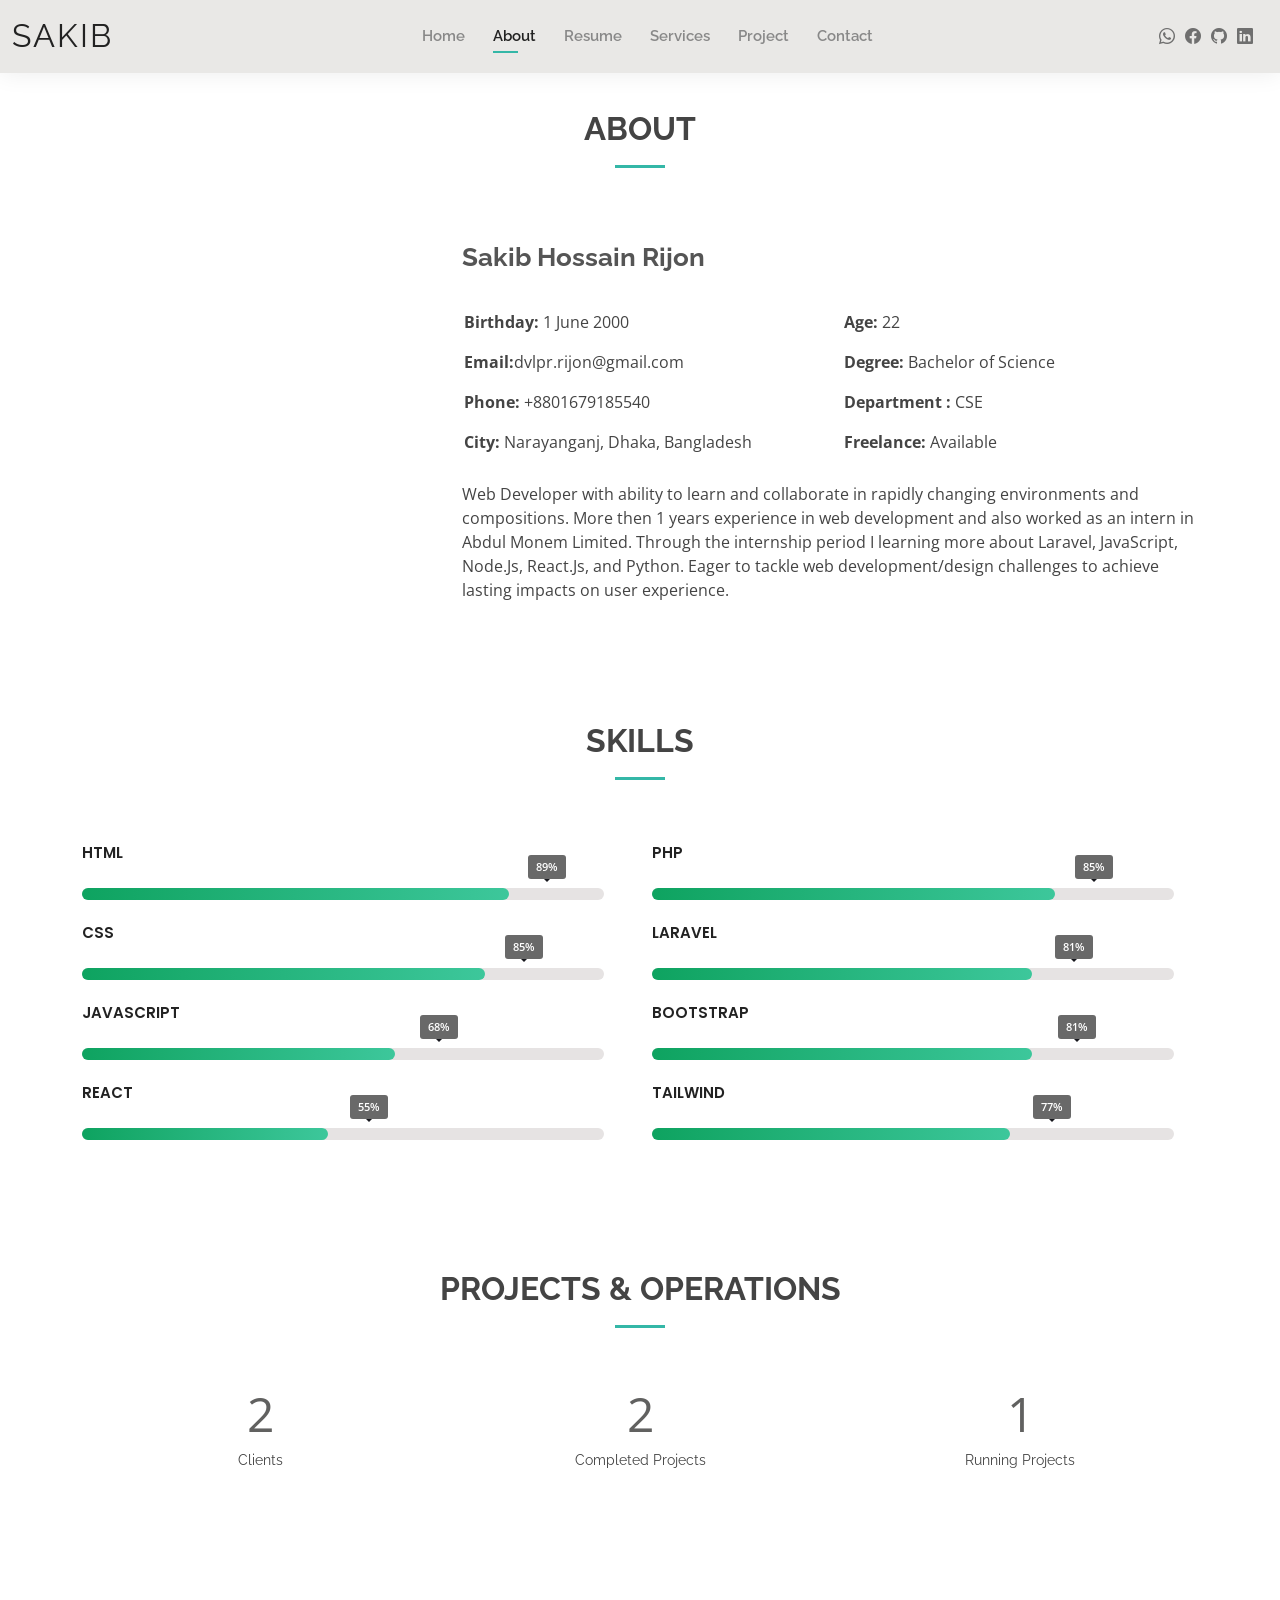
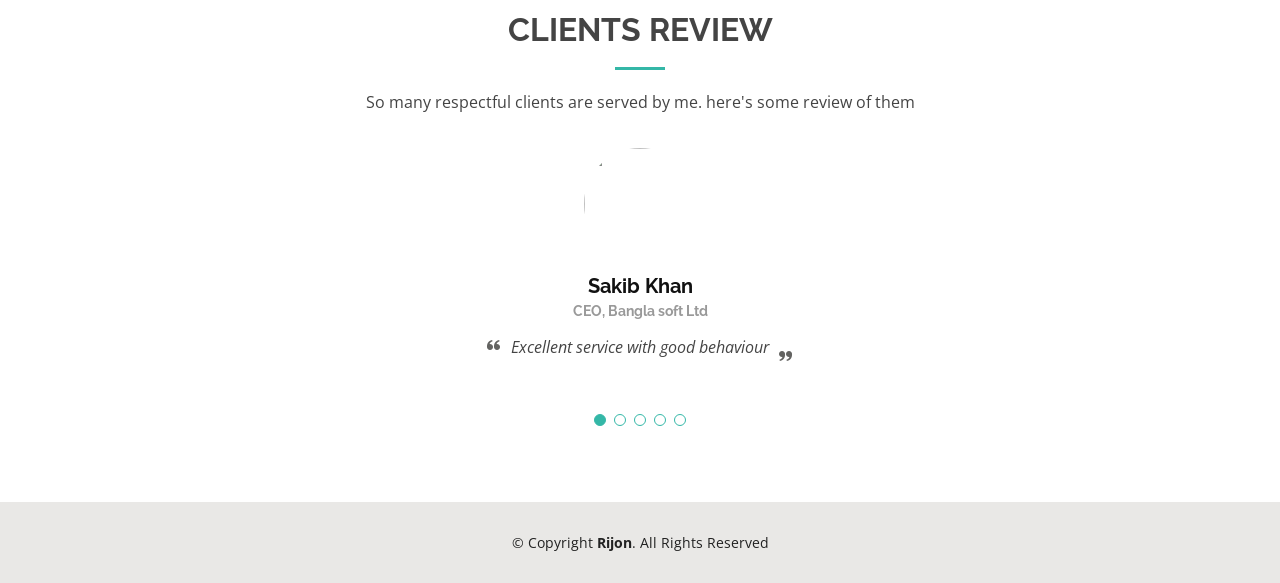
==== commit 2fc8202c: "2nd change" ====
--- a/about.html
+++ b/about.html
@@ -66,10 +66,8 @@
           </div>
           <div class="col-lg-8 pt-4 pt-lg-0 content">
             <h3>Sakib Hossain Rijon</h3>
-            <p class="fst-italic">
-              Lorem ipsum dolor sit amet, consectetur adipiscing elit, sed do eiusmod tempor incididunt ut labore et dolore
-              magna aliqua.
-            </p>
+           <br>
+
             <div class="row">
               <div class="col-lg-6">
                 <ul>
@@ -405,4 +403,4 @@
   });
 });
 </script>
-</html>+</html>
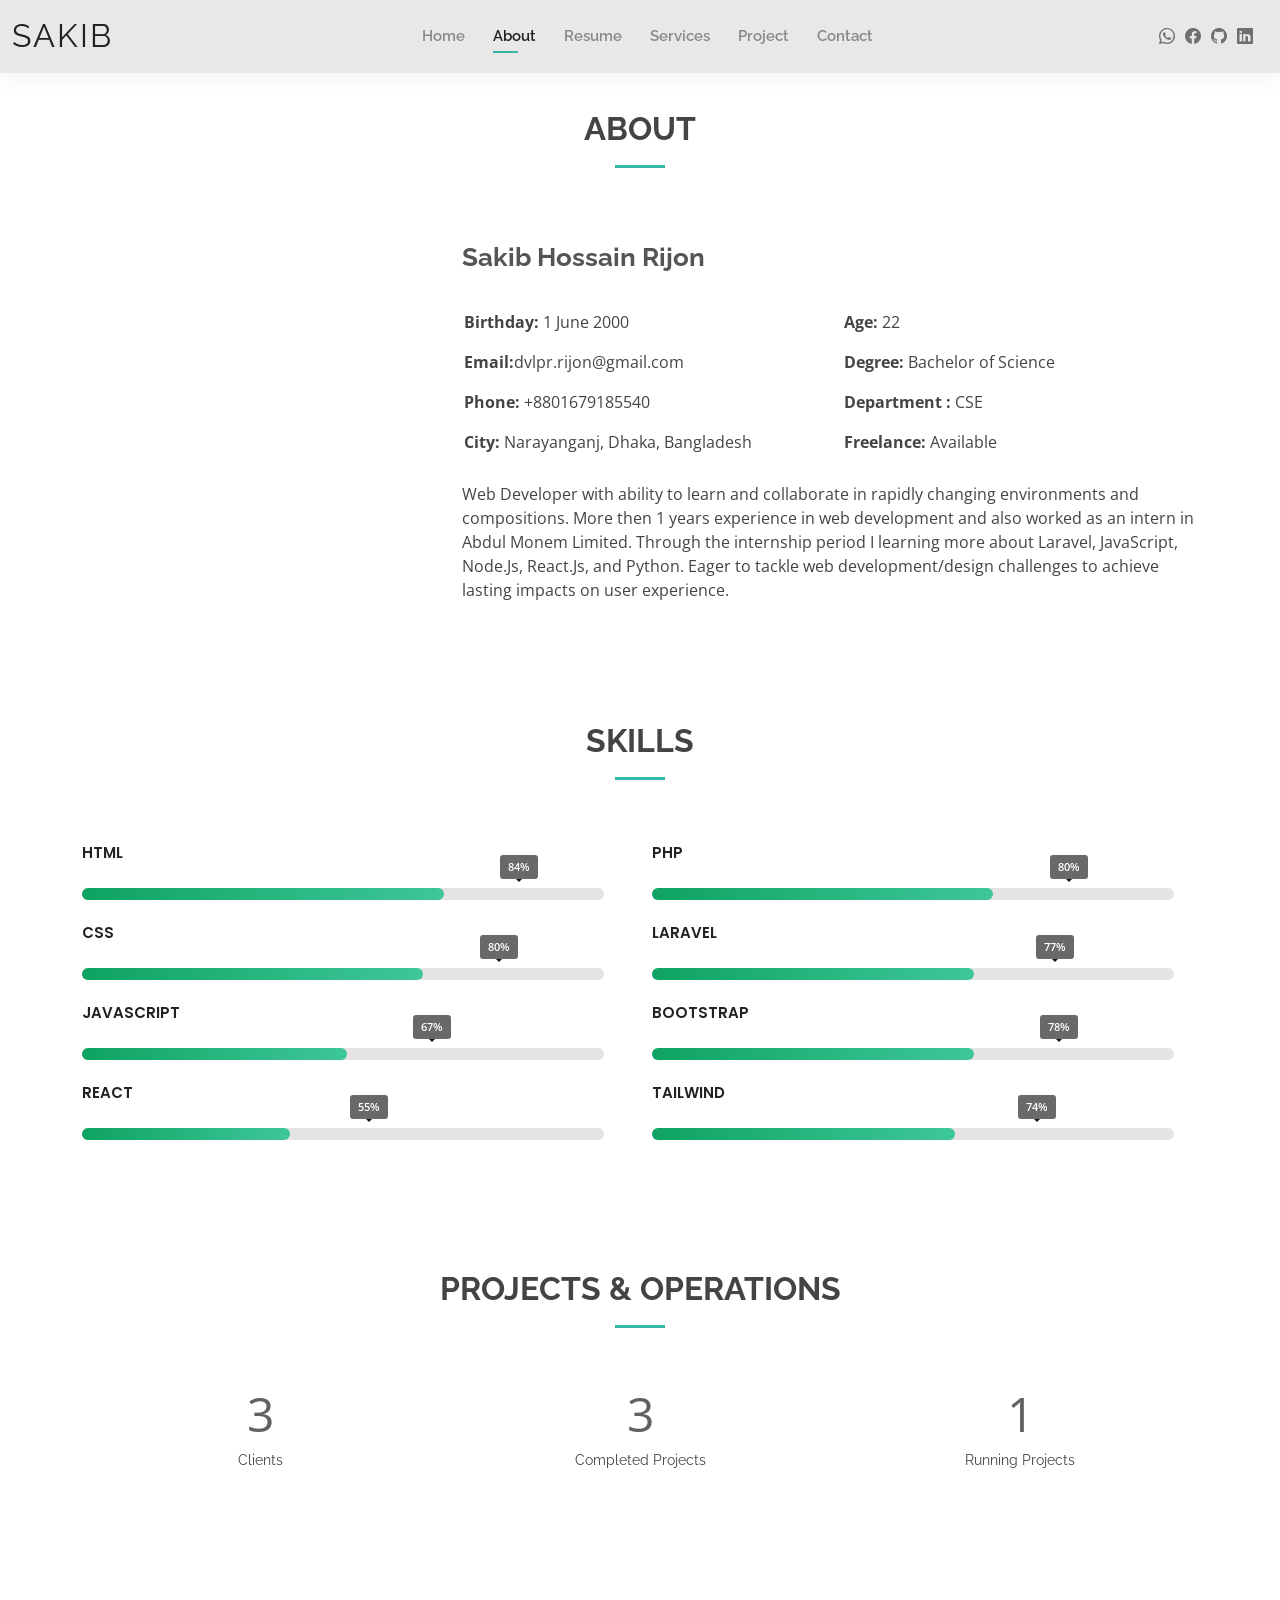
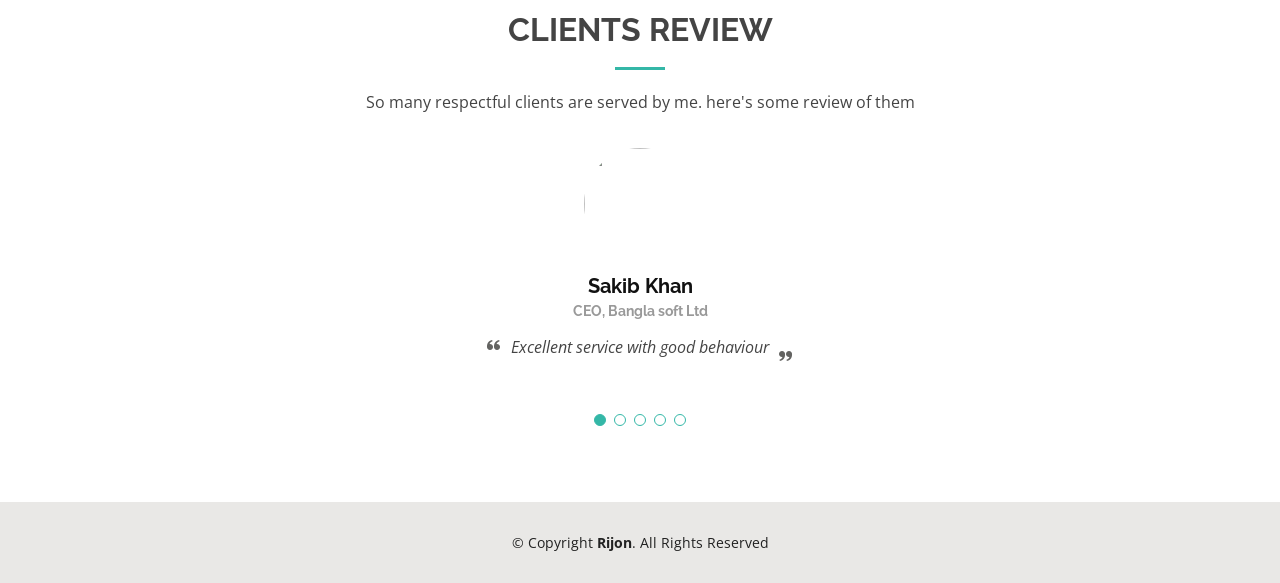
==== commit ace6bd10: "About change" ====
--- a/about.html
+++ b/about.html
@@ -41,7 +41,7 @@
     </nav><!-- .navbar -->
     <div class="header-social-links">
     <a href="https://wa.me/8801679185540" class="whatsapp"><i class="bi bi-whatsapp"></i></a>
-    <a href="https:/www.facebook.com/rijonxtb7" class="facebook"><i class="bi bi-facebook"></i></a>
+    <a href="https://www.facebook.com/rijonxtb7" class="facebook"><i class="bi bi-facebook"></i></a>
     <a href="https://github.com/rijonrrb" class="github"><i class="bi bi-github"></i></a>
     <a href="https://www.linkedin.com/in/md-sakib-hossain-rijon-005471246/" class="linkedin"><i class="bi bi-linkedin"></i></i></a>
     </div>
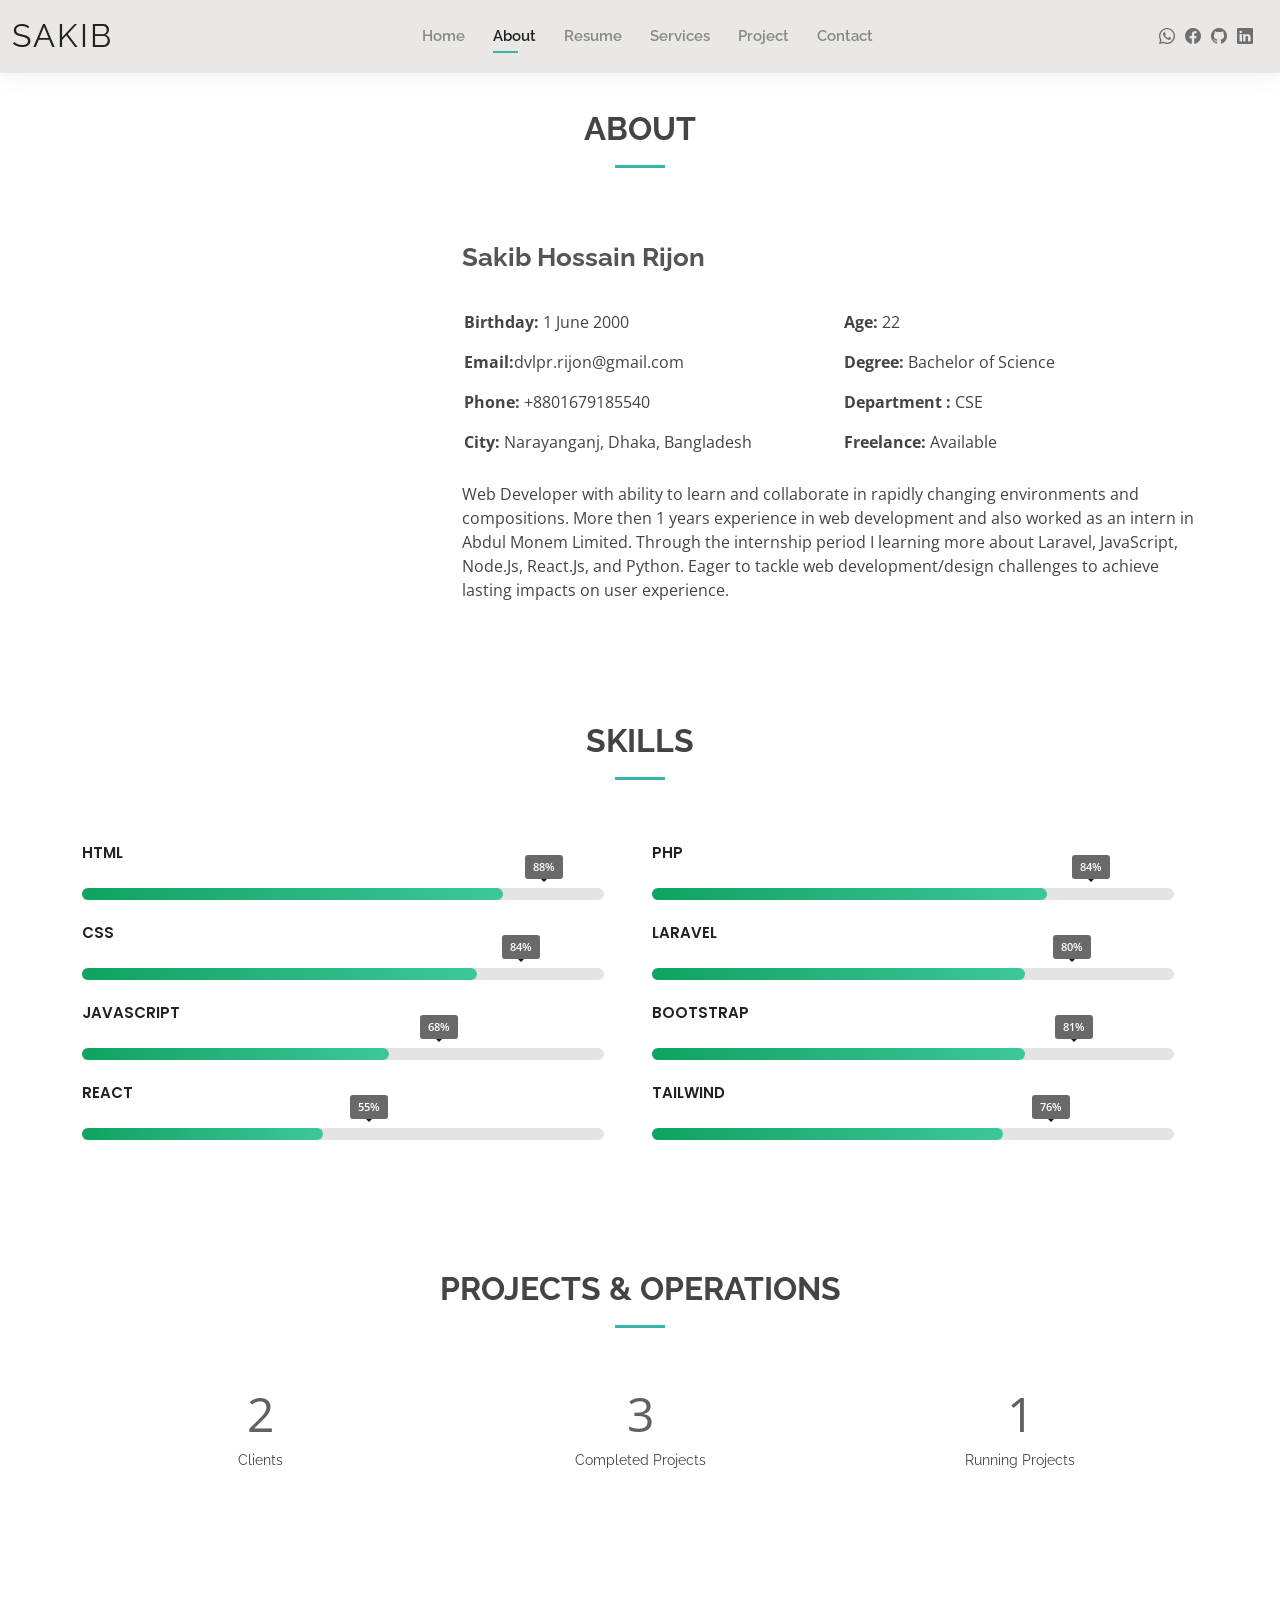
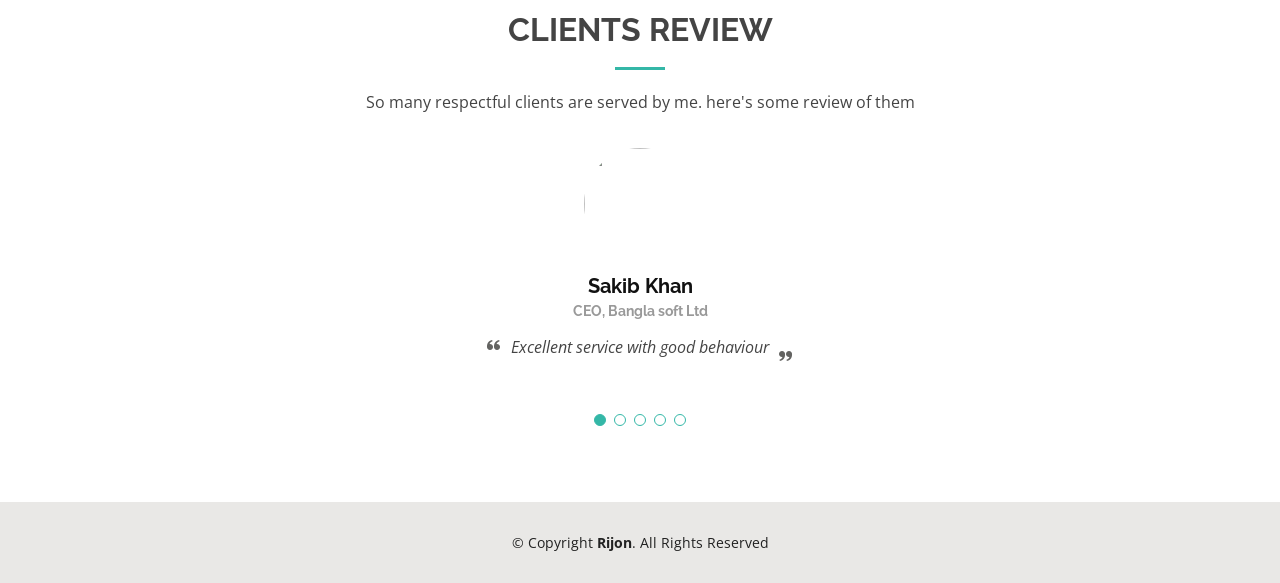
==== commit 7a88c987: "update 2.1" ====
--- a/about.html
+++ b/about.html
@@ -17,8 +17,9 @@
   <link href="assets/vendor/glightbox/css/glightbox.min.css" rel="stylesheet">
   <link href="assets/vendor/swiper/swiper-bundle.min.css" rel="stylesheet">
   <link href="assets/css/style.css" rel="stylesheet">
-  <script src="http://cdn.jsdelivr.net/particles.js/2.0.0/particles.min.js"></script> 
-  <script src="http://threejs.org/examples/js/libs/stats.min.js"></script>
+  <script src="https://cdn.jsdelivr.net/particles.js/2.0.0/particles.min.js"></script> 
+  <script src="https://threejs.org/examples/js/libs/stats.min.js"></script>
+
 
 </head>
 
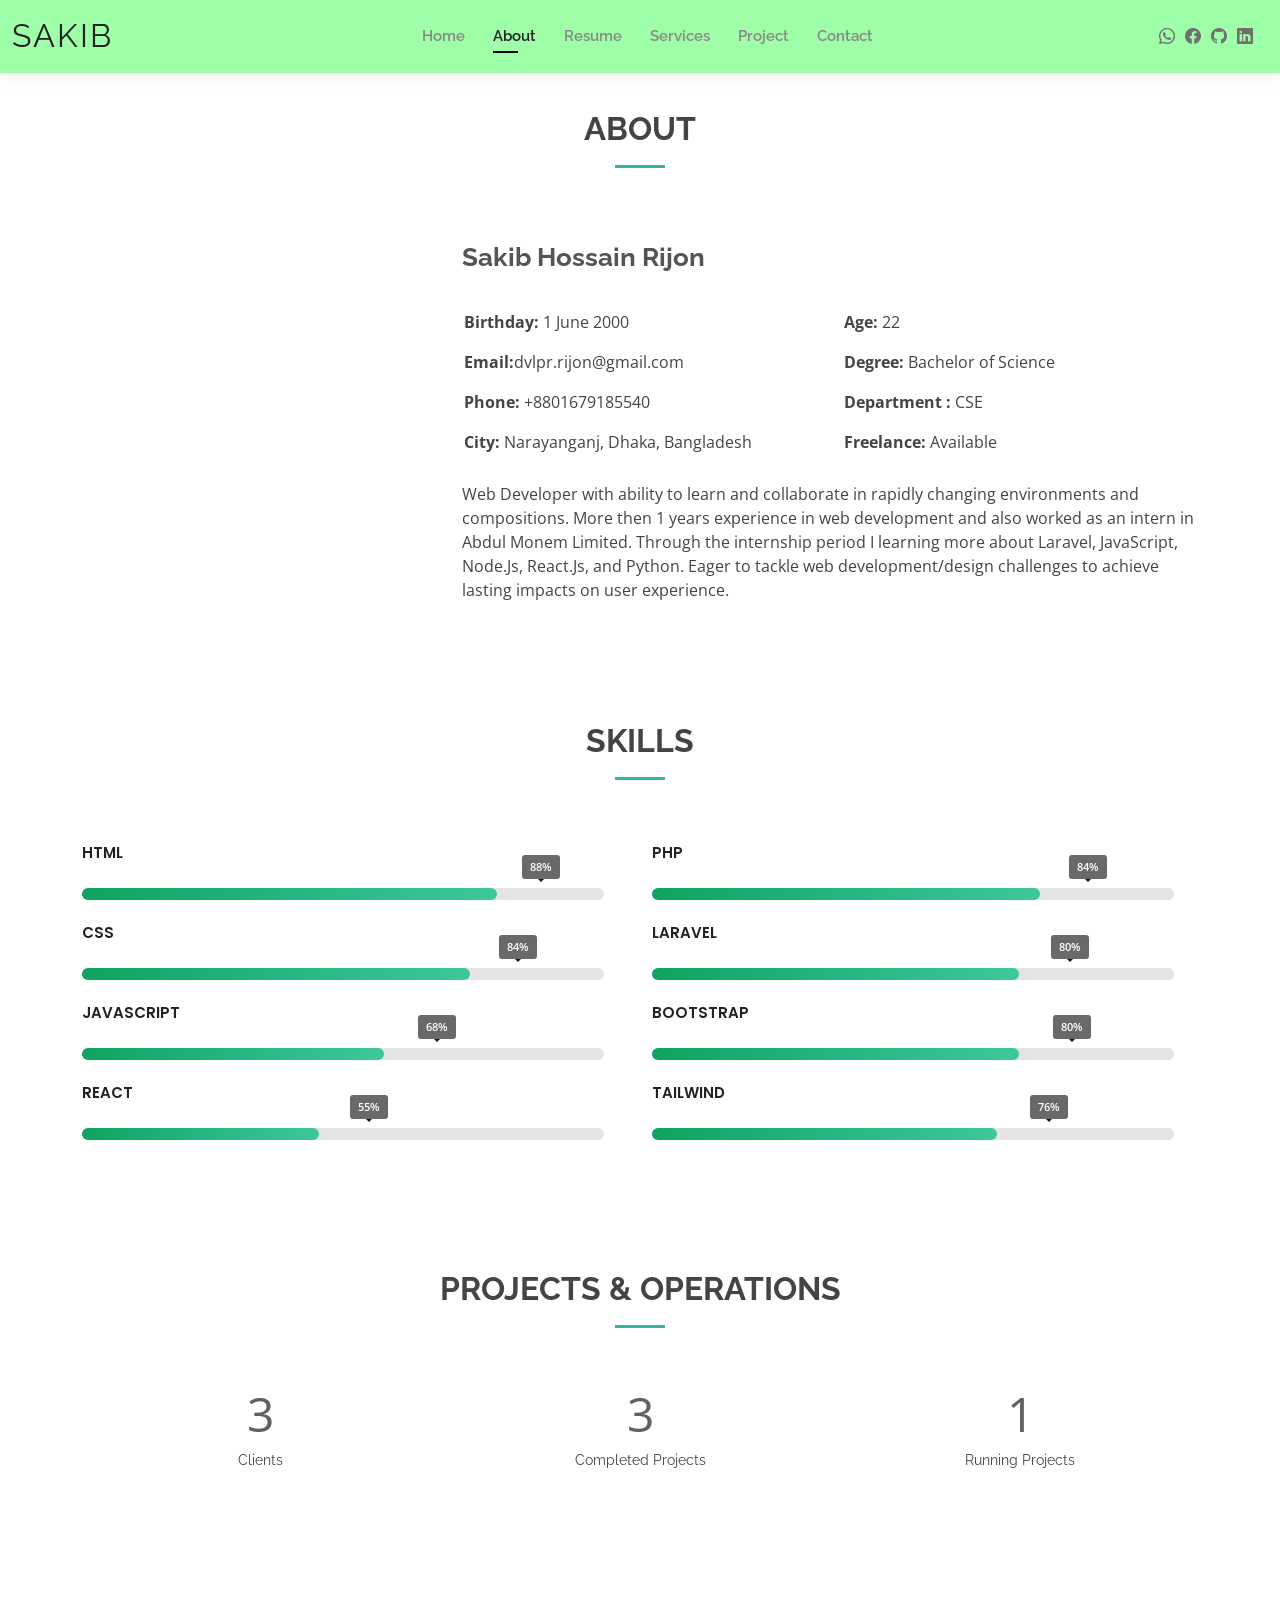
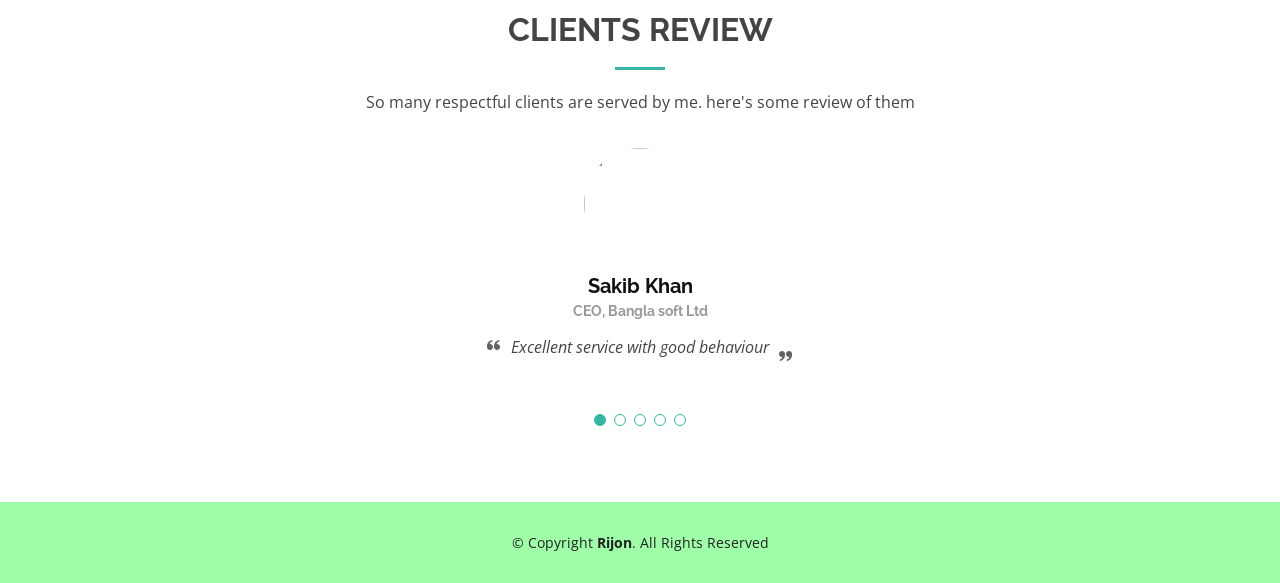
==== commit 26724459: "update 5" ====
--- a/about.html
+++ b/about.html
@@ -18,8 +18,6 @@
   <link href="assets/vendor/swiper/swiper-bundle.min.css" rel="stylesheet">
   <link href="assets/css/style.css" rel="stylesheet">
   <script src="https://cdn.jsdelivr.net/particles.js/2.0.0/particles.min.js"></script> 
-  <script src="https://threejs.org/examples/js/libs/stats.min.js"></script>
-
 
 </head>
 
@@ -49,7 +47,7 @@
     </div>
     </header>
     <!-- End Header -->
-
+<div class="body" id="body">
   <main id="main">
 
     <!-- ======= About Section ======= -->
@@ -358,7 +356,7 @@
     </section><!-- End Testimonials Section -->
 
   </main><!-- End #main -->
-
+</div>
   <!-- ======= Footer ======= -->
   <footer id="footer">
     <div class="container">
@@ -371,6 +369,10 @@
 
   <div id="preloader"></div>
   <a href="#" class="back-to-top d-flex align-items-center justify-content-center"><i class="bi bi-arrow-up-short"></i></a>
+
+  <div class="cursor-dot-outline"></div>
+  <div class="cursor-dot"></div>
+
   <script src="assets/vendor/purecounter/purecounter_vanilla.js"></script>
   <script src="assets/vendor/aos/aos.js"></script>
   <script src="assets/vendor/bootstrap/js/bootstrap.bundle.min.js"></script>
@@ -378,9 +380,9 @@
   <script src="assets/vendor/isotope-layout/isotope.pkgd.min.js"></script>
   <script src="assets/vendor/swiper/swiper-bundle.min.js"></script>
   <script src="assets/vendor/waypoints/noframework.waypoints.js"></script>
-  <script src="assets/vendor/php-email-form/validate.js"></script>
   <script src="assets/js/main.js"></script>
   <script src="assets/js/particle.js"></script>
+  <script src="assets/js/cursor.js"></script>
   <script src="https://code.jquery.com/jquery-3.6.1.min.js" integrity="sha256-o88AwQnZB+VDvE9tvIXrMQaPlFFSUTR+nldQm1LuPXQ=" crossorigin="anonymous"></script>
 
 </body>
--- a/assets/css/style.css
+++ b/assets/css/style.css
@@ -1,160 +1,253 @@
-
-@import 'https://fonts.googleapis.com/css?family=Roboto:300,500,700';
-
-
-      button.btnSubmit {
-      font-family: 'Roboto', sans-serif;
-      outline: none;
-      border: none;
-      cursor: default;
-      transition: box-shadow 300ms ease;
-      letter-spacing: 2px;
-      box-shadow: 0px 0px 25px 10px rgba(255, 255, 255, 0.2);
-      user-select: none;
-      position: relative;
-      box-sizing: border-box;
-      width: 150px;
-      height: 50px;
-      border-radius: 35px;
-      border: 2px solid;
-      border-color: #1ECD97;
-      background: none;
-      color: black;
-      transition: all 300ms ease-out; }
-
-      button.btnSubmit:hover {
-      cursor: pointer;
-      font-size: 1.05em;
-      border-color: transparent;
-      background: #1ECD97;
-      color: #fafafa; }
-
-      button.btnSubmit.clicked {
-      pointer-events: none;
-      animation: anim1 200ms cubic-bezier(0.2, 0, 0.8, 1), anim2 300ms cubic-bezier(0.6, 0, 0.7, 1) 300ms 1 forwards; }
-
-      button.btnSubmit.clicked.done {
-      width: 40px;
-      background: #1ECD97;
-      background: linear-gradient(0, #1ECD97, #25dfa6);
-      border-width: 0;
-      border-color: rgba(30, 205, 151, 0);
-      color: rgba(30, 205, 151, 0);
-      transition: all 1000ms ease;
-      animation: anim4 300ms cubic-bezier(0.2, 0, 0.4, 1) forwards; }
-
-      svg.svg--template {
-      display: none; }
-
-      svg.loader {
-      position: absolute;
-      width: 50px;
-      height: 50px;
-      overflow: visible; }
-
-      svg.loader {
-      position: absolute;
-      left: -2px;
-      top: -2px;
-      width: 50px;
-      height: 50px; }
-
-      svg.checkmark {
-      height: 1.2em;
-      width: 100%; }
-
-      svg .circle1 {
-      stroke: #1ECD97;
-      stroke-width: 10px;
-      r: 23.5px;
-      cx: 25px;
-      cy: 25px;
-      width: 100%;
-      height: 100%;
-      stroke-dasharray: 157px;
-      transform: rotate(-90deg);
-      transform-origin: 50% 50%;
-      animation: animLoading 2500ms cubic-bezier(0.6, 0, 0, 1); }
-
-      svg .checkmark1 {
-      fill: #fafafa; }
-      svg .checkmark1 .line1 {
-      transform-origin: 100% 100%; }
-      svg .checkmark1 .line2 {
-      transform-origin: 0% 100%; }
-      svg .checkmark1 .line1, svg .checkmark1 .line2 {
-      animation: growAndRotate 500ms cubic-bezier(0.4, 0, 0, 1); }
-
-      @keyframes anim1 {
-      0% {
-      font-size: 1.05em; }
-      50% {
-      font-size: 0.9em; }
-      100% {
-      font-size: 1.05emj; } }
-
-      @keyframes anim2 {
-      40% {
-      border-radius: 35px; }
-      20%, 100% {
-      color: rgba(30, 205, 151, 0); }
-      100% {
-      background: none;
-      border-width: 2px;
-      border-color: #C5C5C5;
-      border-radius: 50%;
-      padding: 0;
-      width: 50px; } }
-
-      @keyframes animLoading {
-      0% {
-      stroke-dashoffset: 157px; }
-      100% {
-      stroke-dashoffset: 0; } }
-
-      @keyframes anim4 {
-      0% {
-      border-radius: 50%;
-      width: 50px; }
-      40% {
-      border-radius: 35px; }
-      100% {
-      width: 175px; } }
-
-      @keyframes growAndRotate {
-      0% {
-      opacity: 0;
-      transform: scale(0.4) rotate(-5deg); }
-      30%, 100% {
-      opacity: 1; }
-      100% {
-      transform: scale(1) rotate(0); } }
+@import "https://fonts.googleapis.com/css?family=Roboto:300,500,700";
+
+.fill {
+  font-family: "Roboto", sans-serif;
+  font-size: 16px;
+  font-weight: 200;
+  letter-spacing: 1px;
+  padding: 5px 20px 5px;
+  outline: 0;
+  border: 1px solid black;
+  position: relative;
+  background-color: rgba(0, 0, 0, 0);
+  cursor: none;
+}
+
+.fill::after {
+  content: "";
+  background-color: rgb(158, 255, 168);
+  width: 100%;
+  z-index: -1;
+  position: absolute;
+  height: 100%;
+  top: 7px;
+  left: 7px;
+  transition: 0.2s;
+  cursor: none;
+}
+
+.fill:hover::after {
+  top: 0px;
+  left: 0px;
+}
+
+button.btnSubmit {
+  font-family: "Roboto", sans-serif;
+  outline: none;
+  border: none;
+  cursor: default;
+  transition: box-shadow 300ms ease;
+  letter-spacing: 2px;
+  box-shadow: 0px 0px 25px 10px rgba(255, 255, 255, 0.2);
+  user-select: none;
+  position: relative;
+  box-sizing: border-box;
+  width: 150px;
+  height: 50px;
+  border-radius: 35px;
+  border: 2px solid;
+  border-color: #1ecd97;
+  background: none;
+  color: black;
+  transition: all 300ms ease-out;
+}
+
+button.btnSubmit:hover {
+  cursor: pointer;
+  font-size: 1.05em;
+  border-color: transparent;
+  background: #1ecd97;
+  color: #fafafa;
+}
+
+button.btnSubmit.clicked {
+  pointer-events: none;
+  animation: anim1 200ms cubic-bezier(0.2, 0, 0.8, 1),
+    anim2 300ms cubic-bezier(0.6, 0, 0.7, 1) 300ms 1 forwards;
+}
+
+button.btnSubmit.clicked.done {
+  width: 40px;
+  background: #1ecd97;
+  background: linear-gradient(0, #1ecd97, #25dfa6);
+  border-width: 0;
+  border-color: rgba(30, 205, 151, 0);
+  color: rgba(30, 205, 151, 0);
+  transition: all 1000ms ease;
+  animation: anim4 300ms cubic-bezier(0.2, 0, 0.4, 1) forwards;
+}
+
+svg.svg--template {
+  display: none;
+}
+
+svg.loader {
+  position: absolute;
+  width: 50px;
+  height: 50px;
+  overflow: visible;
+}
+
+svg.loader {
+  position: absolute;
+  left: -2px;
+  top: -2px;
+  width: 50px;
+  height: 50px;
+}
+
+svg.checkmark {
+  height: 1.2em;
+  width: 100%;
+}
+
+svg .circle1 {
+  stroke: #1ecd97;
+  stroke-width: 10px;
+  r: 23.5px;
+  cx: 25px;
+  cy: 25px;
+  width: 100%;
+  height: 100%;
+  stroke-dasharray: 157px;
+  transform: rotate(-90deg);
+  transform-origin: 50% 50%;
+  animation: animLoading 2500ms cubic-bezier(0.6, 0, 0, 1);
+}
+
+svg .checkmark1 {
+  fill: #fafafa;
+}
+svg .checkmark1 .line1 {
+  transform-origin: 100% 100%;
+}
+svg .checkmark1 .line2 {
+  transform-origin: 0% 100%;
+}
+svg .checkmark1 .line1,
+svg .checkmark1 .line2 {
+  animation: growAndRotate 500ms cubic-bezier(0.4, 0, 0, 1);
+}
+
+@keyframes anim1 {
+  0% {
+    font-size: 1.05em;
+  }
+  50% {
+    font-size: 0.9em;
+  }
+  100% {
+    font-size: 1.05emj;
+  }
+}
+
+@keyframes anim2 {
+  40% {
+    border-radius: 35px;
+  }
+  20%,
+  100% {
+    color: rgba(30, 205, 151, 0);
+  }
+  100% {
+    background: none;
+    border-width: 2px;
+    border-color: #c5c5c5;
+    border-radius: 50%;
+    padding: 0;
+    width: 50px;
+  }
+}
+
+@keyframes animLoading {
+  0% {
+    stroke-dashoffset: 157px;
+  }
+  100% {
+    stroke-dashoffset: 0;
+  }
+}
+
+@keyframes anim4 {
+  0% {
+    border-radius: 50%;
+    width: 50px;
+  }
+  40% {
+    border-radius: 35px;
+  }
+  100% {
+    width: 175px;
+  }
+}
+
+@keyframes growAndRotate {
+  0% {
+    opacity: 0;
+    transform: scale(0.4) rotate(-5deg);
+  }
+  30%,
+  100% {
+    opacity: 1;
+  }
+  100% {
+    transform: scale(1) rotate(0);
+  }
+}
+/*--------------------------------------------------------------
+# cursor
+--------------------------------------------------------------*/
+
+.cursor-dot,
+.cursor-dot-outline {
+  pointer-events: none;
+  position: absolute;
+  top: 50%;
+  left: 50%;
+  border-radius: 50%;
+  opacity: 0;
+  transform: translate(-50%, -50%);
+  transition: opacity 0.3s ease-in-out, transform 0.3s ease-in-out;
+}
+.cursor-dot {
+  width: 8px;
+  height: 8px;
+  background-color: black;
+}
+.cursor-dot-outline {
+  width: 40px;
+  height: 40px;
+  background-color: rgba(128, 128, 128, 0.3);
+}
 /*--------------------------------------------------------------
 # General
 --------------------------------------------------------------*/
 #particles-js canvas {
-    display: block;
-    vertical-align: bottom;
-    -webkit-transform: scale(1);
-    -ms-transform: scale(1);
-    transform: scale(1);
-    opacity: 1;
-    -webkit-transition: opacity .8s ease, -webkit-transform 1.4s ease;
-    transition: opacity .8s ease, transform 1.4s ease
+  display: block;
+  vertical-align: bottom;
+  -webkit-transform: scale(1);
+  -ms-transform: scale(1);
+  transform: scale(1);
+  opacity: 1;
+  -webkit-transition: opacity 0.8s ease, -webkit-transform 1.4s ease;
+  transition: opacity 0.8s ease, transform 1.4s ease;
 }
 
 #particles-js {
-    width: 100%;
-    height: 100%;
-    position: fixed;
-    z-index: -10;
-    top: 0;
-    left: 0
+  width: 100%;
+  height: 100%;
+  position: fixed;
+  z-index: -10;
+  top: 0;
+  left: 0;
 }
 
 body {
   font-family: "Open Sans", sans-serif;
   color: #444444;
+}
+.body {
+  cursor: none;
 }
 
 a {
@@ -271,7 +364,7 @@
 # Header
 --------------------------------------------------------------*/
 #header {
-  background: #e9e8e6;
+  background: rgb(158, 255, 168);
   box-shadow: 0px 0px 25px 0 rgba(0, 0, 0, 0.08);
   z-index: 997;
   padding: 15px 0;
@@ -365,21 +458,21 @@
   margin-left: 5px;
 }
 
-.navbar>ul>li>a:before {
+.navbar > ul > li > a:before {
   content: "";
   position: absolute;
   width: 0;
   height: 2px;
   bottom: -5px;
   left: 0;
-  background-color: #34b7a7;
+  background-color: black;
   visibility: hidden;
   width: 0px;
   transition: all 0.3s ease-in-out 0s;
 }
 
 .navbar a:hover:before,
-.navbar li:hover>a:before,
+.navbar li:hover > a:before,
 .navbar .active:before {
   visibility: visible;
   width: 25px;
@@ -388,7 +481,7 @@
 .navbar a:hover,
 .navbar .active,
 .navbar .active:focus,
-.navbar li:hover>a {
+.navbar li:hover > a {
   color: #222222;
 }
 
@@ -426,11 +519,11 @@
 
 .navbar .dropdown ul a:hover,
 .navbar .dropdown ul .active:hover,
-.navbar .dropdown ul li:hover>a {
+.navbar .dropdown ul li:hover > a {
   color: #34b7a7;
 }
 
-.navbar .dropdown:hover>ul {
+.navbar .dropdown:hover > ul {
   opacity: 1;
   top: 100%;
   visibility: visible;
@@ -442,7 +535,7 @@
   visibility: hidden;
 }
 
-.navbar .dropdown .dropdown:hover>ul {
+.navbar .dropdown .dropdown:hover > ul {
   opacity: 1;
   top: 0;
   left: 100%;
@@ -454,7 +547,7 @@
     left: -90%;
   }
 
-  .navbar .dropdown .dropdown:hover>ul {
+  .navbar .dropdown .dropdown:hover > ul {
     left: -100%;
   }
 }
@@ -526,7 +619,7 @@
 
 .navbar-mobile a:hover,
 .navbar-mobile .active,
-.navbar-mobile li:hover>a {
+.navbar-mobile li:hover > a {
   color: #34b7a7;
 }
 
@@ -561,11 +654,11 @@
 
 .navbar-mobile .dropdown ul a:hover,
 .navbar-mobile .dropdown ul .active:hover,
-.navbar-mobile .dropdown ul li:hover>a {
+.navbar-mobile .dropdown ul li:hover > a {
   color: #34b7a7;
 }
 
-.navbar-mobile .dropdown>.dropdown-active {
+.navbar-mobile .dropdown > .dropdown-active {
   display: block;
 }
 
@@ -652,6 +745,86 @@
 }
 
 /*--------------------------------------------------------------
+# Transition effect
+--------------------------------------------------------------*/
+.card2 {
+  top: 0px;
+  position: relative;
+  text-decoration: none;
+  z-index: 0;
+  overflow: hidden;
+  transition: all 0.2s ease-out;
+  cursor: none;
+}
+.card2:hover {
+  transition: all 0.2s ease-out;
+  top: -15px;
+}
+.radius-10 {
+  border-radius: 10px !important;
+}
+.card {
+  position: relative;
+  display: flex;
+  flex-direction: column;
+  min-width: 0;
+  word-wrap: break-word;
+  background-color: #fff;
+  background-clip: border-box;
+  border: 0px solid rgba(0, 0, 0, 0);
+  border-radius: 0.25rem;
+  margin-bottom: 1.5rem;
+  box-shadow: 0 2px 6px 0 rgb(218 218 253 / 65%),
+    0 2px 6px 0 rgb(206 206 238 / 54%);
+  border-color: red;
+}
+.widgets-icons-2 {
+  width: 56px;
+  height: 56px;
+  display: flex;
+  align-items: center;
+  justify-content: center;
+  font-size: 27px;
+}
+
+.tls {
+  position: relative;
+}
+
+.tls::before {
+  /* Highlight color */
+  background-color: rgb(158, 255, 168);
+
+  content: "";
+  border-radius: 100px;
+  position: absolute;
+  width: calc(100% + 4px);
+  height: 60%;
+  left: -3px;
+  bottom: 0;
+  z-index: -1;
+  transform: rotate(-2deg);
+}
+
+.lls {
+  position: relative;
+}
+
+.lls::before {
+  /* Highlight color */
+  background-color: rgb(158, 255, 168);
+  margin-left: 10px;
+  content: "";
+  border-radius: 100px;
+  position: absolute;
+  width: calc(50% + 4px);
+  height: 60%;
+  left: -3px;
+  bottom: 0;
+  z-index: -1;
+  transform: rotate(-2deg);
+}
+/*--------------------------------------------------------------
 # Sections General
 --------------------------------------------------------------*/
 section {
@@ -695,7 +868,8 @@
 # Cta
 --------------------------------------------------------------*/
 .cta {
-  background: linear-gradient(rgba(0, 0, 0, 0.6), rgba(0, 0, 0, 0.6)), url("../img/bg-1.jpg") fixed center center;
+  background: linear-gradient(rgba(0, 0, 0, 0.6), rgba(0, 0, 0, 0.6)),
+    url("../img/bg-1.jpg") fixed center center;
   background-size: cover;
   padding: 80px 0;
 }
@@ -792,7 +966,6 @@
 --------------------------------------------------------------*/
 
 .progress-bar {
-
   margin: 0 0 10px;
   overflow: hidden;
   padding-right: 24px; /* Separate bars from container */
@@ -806,23 +979,22 @@
   font-size: 15px;
   line-height: 15px;
   font-weight: 400;
-  color: #2e2e2e;  
+  color: #2e2e2e;
 }
 
 .progress-number-mark {
-
   margin-bottom: 4px;
   border-radius: 3px;
   background-color: #696969;
   padding: 0 8px;
   position: absolute;
-  bottom: 0;   
+  bottom: 0;
   -moz-transform: translateX(-50%);
   -o-transform: translateX(-50%);
   transform: translateX(-50%);
   -ms-transform: translateX(-50%);
-  -webkit-transform: translateX(-50%); 
-} 
+  -webkit-transform: translateX(-50%);
+}
 
 .progress-number-wrapper,
 .progress-number-mark {
@@ -848,7 +1020,7 @@
   -o-transform: translateX(-50%);
   transform: translateX(-50%);
   -ms-transform: translateX(-50%);
-  -webkit-transform: translateX(-50%);  
+  -webkit-transform: translateX(-50%);
 }
 
 .progress-content-outter {
@@ -860,10 +1032,122 @@
 .progress-content {
   border-radius: 60px;
   height: 12px;
-  background-image: linear-gradient(to right, #0ea360, #1bac6f, #26b57e, #31be8c, #3dc79b);
+  background-image: linear-gradient(
+    to right,
+    #0ea360,
+    #1bac6f,
+    #26b57e,
+    #31be8c,
+    #3dc79b
+  );
   width: 0%; /* Initial value */
 }
 
+/*--------------------------------------------------------------
+# icon
+--------------------------------------------------------------*/
+
+#con {
+  font-family: "Segoe UI", Tahoma, Geneva, Verdana, sans-serif;
+  display: flex;
+  justify-content: center;
+  align-items: center;
+  flex-wrap: wrap;
+}
+
+#con .cardx {
+  background: radial-gradient(
+    939px at 94.7% 50%,
+    rgb(0, 178, 169) 0%,
+    rgb(0, 106, 101) 76.9%
+  );
+  display: flex;
+  justify-content: center;
+  align-items: flex-start;
+  position: relative;
+  width: 300px;
+  height: 300px;
+  margin: 30px;
+  border-radius: 20px;
+
+  box-shadow: 0 15px 0 #fff, inset 0 -15px 0 rgba(255, 255, 255, 0.24), 0 0;
+  overflow: hidden;
+}
+
+#con .cardx:nth-child(2) {
+  background: linear-gradient(to bottom, #ffec61, #f321d7);
+}
+
+#con .cardx:nth-child(3) {
+  background: linear-gradient(to bottom, #24ff72, #9a4eff);
+}
+
+#con .cardx .iconx {
+  position: relative;
+  width: 140px;
+  height: 120px;
+  background: white;
+  border-bottom-left-radius: 100px;
+  border-bottom-right-radius: 100px;
+  box-shadow: 0 15px 0 rgba(0, 0, 0, 0.1), inset 0 -8px 0 #fff;
+  z-index: 100;
+  display: flex;
+  justify-content: center;
+  align-items: flex-start;
+}
+
+#con .cardx .iconx::before {
+  content: "";
+  position: absolute;
+  top: 0;
+  left: -50px;
+  width: 50px;
+  height: 50px;
+  background: transparent;
+  border-top-right-radius: 50px;
+  box-shadow: 15px -15px 0 15px white;
+}
+
+#con .cardx .iconx::after {
+  content: "";
+  position: absolute;
+  top: 0;
+  right: -50px;
+  width: 50px;
+  height: 50px;
+  background: transparent;
+  border-top-left-radius: 50px;
+  box-shadow: -15px -15px 0 15px white;
+}
+
+#con .cardx .iconx i {
+  color: black;
+  position: relative;
+  font-size: 5em;
+  z-index: 1000;
+  --ionicon-stroke-width: 24px;
+}
+
+#con .cardx .contentx {
+  position: absolute;
+  width: 100%;
+  padding: 30px;
+  padding-top: 120px;
+  text-align: center;
+}
+
+#con .cardx .contentx h3 {
+  color: #fff;
+  margin-bottom: 15px;
+  margin-top: 30px;
+}
+#con .cardx .contentx h1 {
+  color: #fff;
+}
+
+#con .cardx .contentx p {
+  color: #fff;
+}
 
 /*--------------------------------------------------------------
 # Facts
@@ -1293,7 +1577,10 @@
   position: relative;
 }
 
-.portfolio-details .portfolio-details-slider .swiper-pagination .swiper-pagination-bullet {
+.portfolio-details
+  .portfolio-details-slider
+  .swiper-pagination
+  .swiper-pagination-bullet {
   width: 12px;
   height: 12px;
   background-color: #fff;
@@ -1301,7 +1588,10 @@
   border: 1px solid #34b7a7;
 }
 
-.portfolio-details .portfolio-details-slider .swiper-pagination .swiper-pagination-bullet-active {
+.portfolio-details
+  .portfolio-details-slider
+  .swiper-pagination
+  .swiper-pagination-bullet-active {
   background-color: #34b7a7;
 }
 
@@ -1324,7 +1614,7 @@
   font-size: 15px;
 }
 
-.portfolio-details .portfolio-info ul li+li {
+.portfolio-details .portfolio-info ul li + li {
   margin-top: 10px;
 }
 
@@ -1457,7 +1747,7 @@
   padding: 10px 12px;
 }
 
-.contact .php-email-form button[type=submit] {
+.contact .php-email-form button[type="submit"] {
   background: #34b7a7;
   border: 0;
   padding: 10px 30px 12px 30px;
@@ -1466,7 +1756,7 @@
   border-radius: 50px;
 }
 
-.contact .php-email-form button[type=submit]:hover {
+.contact .php-email-form button[type="submit"]:hover {
   background: #3dc8b7;
 }
 
@@ -1494,7 +1784,7 @@
 # Footer
 --------------------------------------------------------------*/
 #footer {
-  background: #e9e8e6;
+  background: rgb(158, 255, 168);
   padding: 30px 0;
   color: #222222;
   font-size: 14px;
@@ -1508,4 +1798,4 @@
 
 #footer .credits a {
   color: #34b7a7;
-}+}
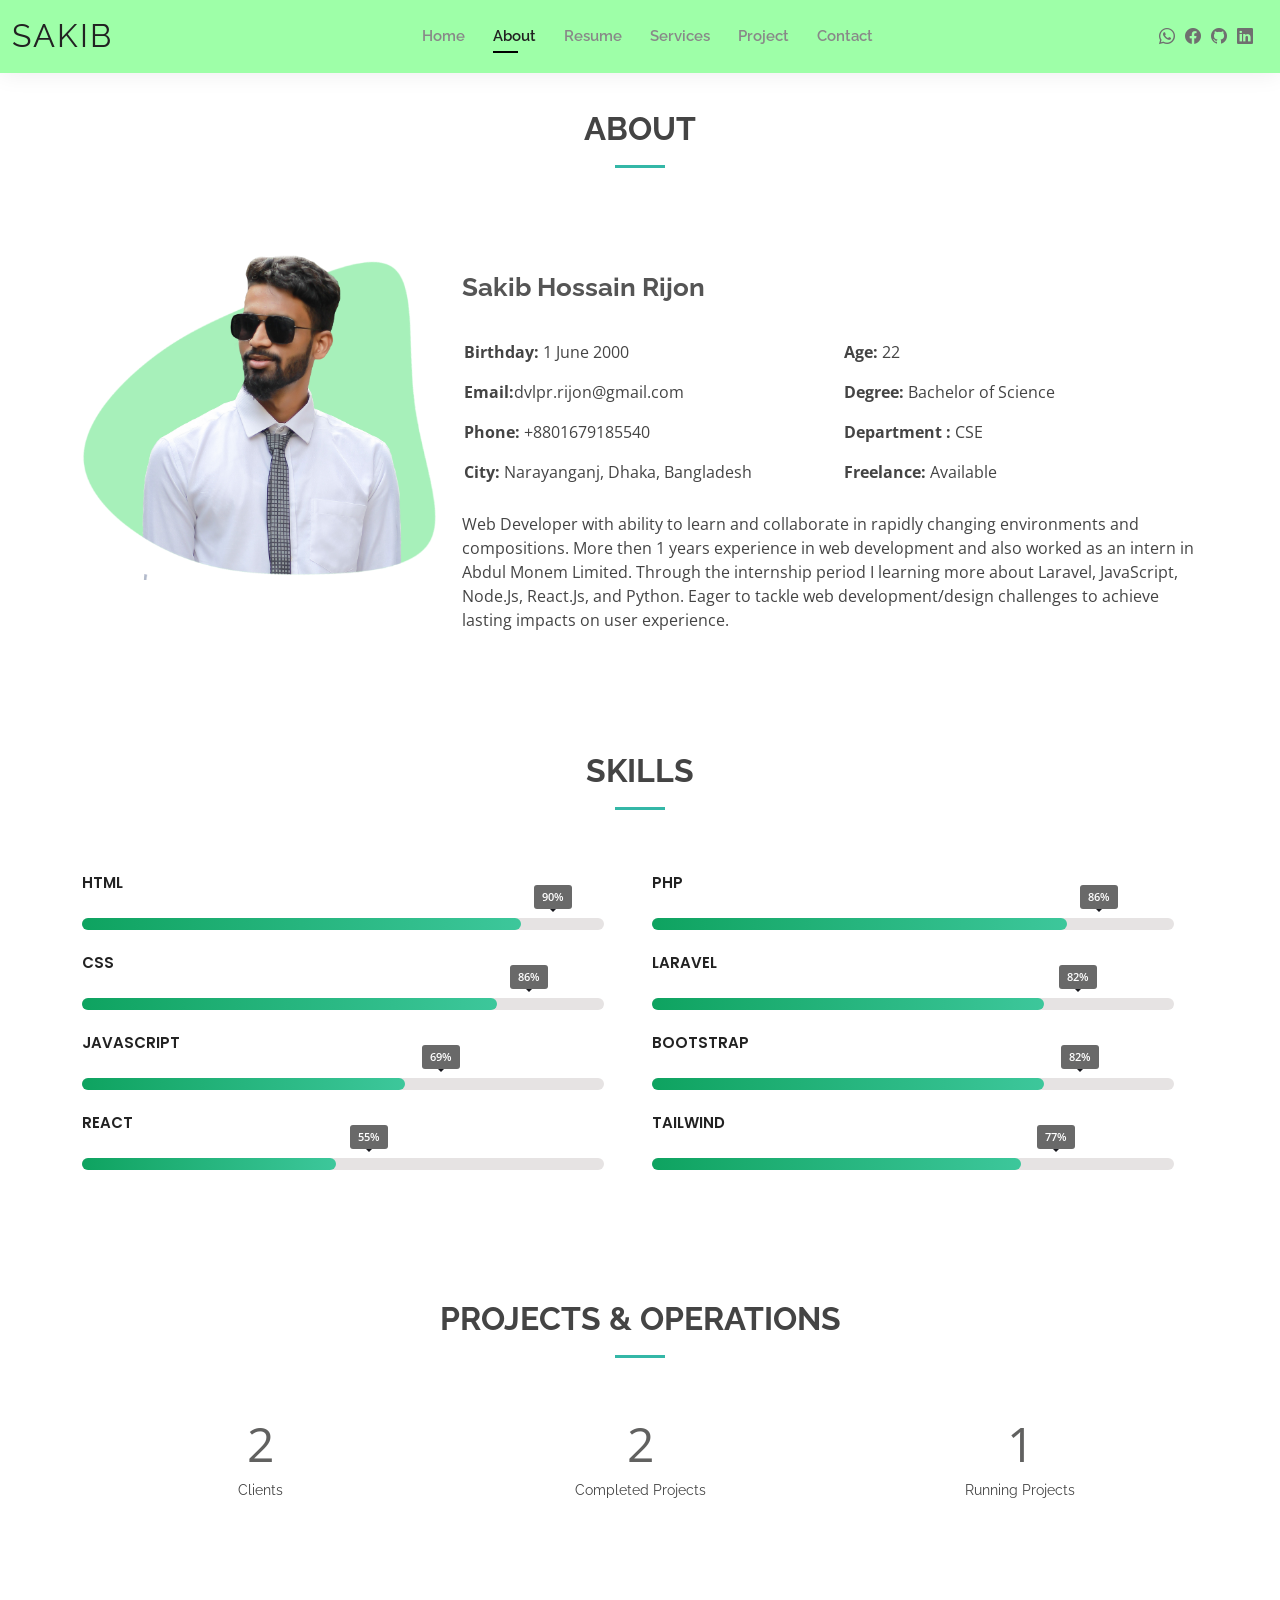
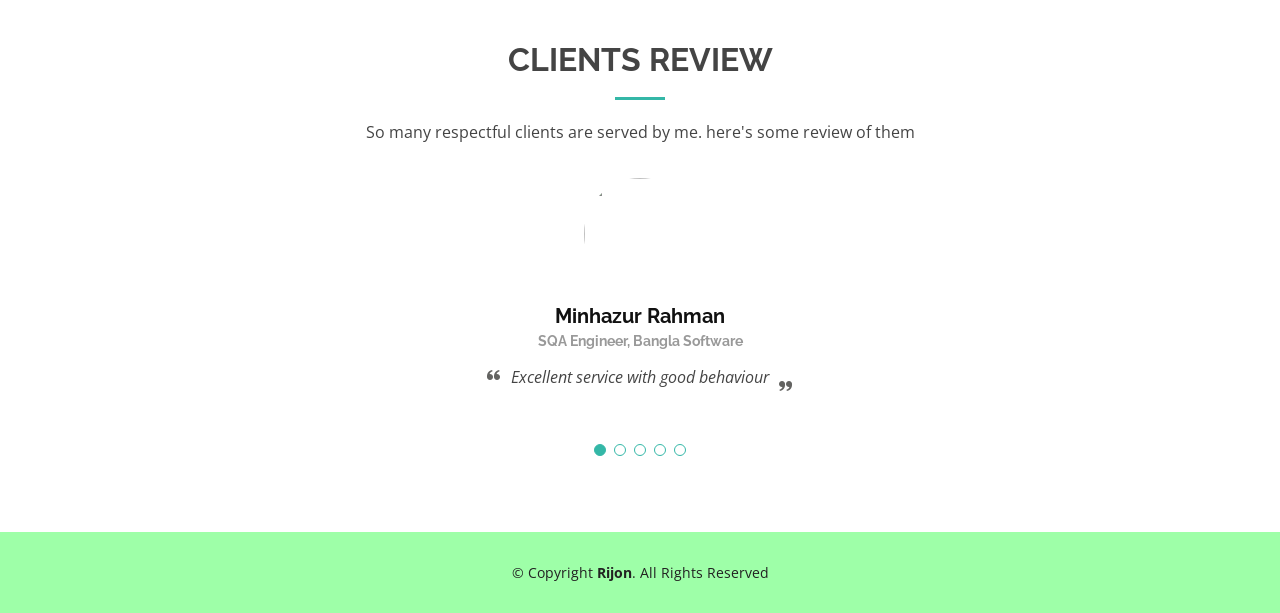
==== commit d25448a0: "update 5.6" ====
--- a/about.html
+++ b/about.html
@@ -61,9 +61,9 @@
 
         <div class="row">
           <div class="col-lg-4">
-            <img src="assets/img/abodut.jpg" class="img-fluid" alt="">
-          </div>
-          <div class="col-lg-8 pt-4 pt-lg-0 content">
+            <img src="assets/img/propic.png" class="img-fluid" alt="" >
+          </div>
+          <div class="col-lg-8 pt-4 pt-lg-0 content" style="margin-top: 30px;">
             <h3>Sakib Hossain Rijon</h3>
            <br>
 
@@ -285,9 +285,9 @@
 
             <div class="swiper-slide">
               <div class="testimonial-item">
-                <img src="https://biographyninja.com/wp-content/uploads/2021/04/chanchal-chowdhury.jpg" class="testimonial-img" alt="">
-                <h3>Sakib Khan</h3>
-                <h4><strong>CEO, Bangla soft Ltd</strong></h4>
+                <img src="https://scontent.fdac140-1.fna.fbcdn.net/v/t1.6435-9/209732099_849957245917838_4414640491532967059_n.jpg?_nc_cat=108&ccb=1-7&_nc_sid=174925&_nc_eui2=AeHNKrHu9Qjqkxc03uyJcgPg660hPE5joM_rrSE8TmOgz1A2CEC_Y2O2gmABXPOBoedFKZNBn3GL_grldDetI3Py&_nc_ohc=54G5g4XtYM4AX_GpoRZ&_nc_ht=scontent.fdac140-1.fna&oh=00_AfB1DUMk6OsFwkxxj-RxrABcD18AkUok5BfZrRbPIRgUkw&oe=638C9800" class="testimonial-img" alt="">
+                <h3>Minhazur Rahman</h3>
+                <h4><strong>SQA Engineer, Bangla Software</strong></h4>
                 <p>
                   <i class="bx bxs-quote-alt-left quote-icon-left"></i>
                   Excellent service with good behaviour
@@ -298,9 +298,9 @@
 
             <div class="swiper-slide">
               <div class="testimonial-item">
-                <img src="https://www.bollywoodbiography.in/wp-content/uploads/2017/05/Pori-Moni.jpg" class="testimonial-img" alt="">
-                <h3>Sraboni</h3>
-                <h4><strong>CEO, ABC Ltd</strong></h4>
+                <img src="https://scontent.fdac140-1.fna.fbcdn.net/v/t39.30808-6/307735340_2040415729489106_1984606276120355600_n.jpg?_nc_cat=103&ccb=1-7&_nc_sid=09cbfe&_nc_eui2=AeFosDLQ5UxLvkBIZJs4PPdX-Gm1OWZtW7b4abU5Zm1btu2Fd8rYaHWuzXFeD1-_-ke6xMzxO7dE_-zcW15GucZ4&_nc_ohc=hUgn8GIODBgAX8MjJjc&_nc_ht=scontent.fdac140-1.fna&oh=00_AfCRObF3lHQ9s_ZyO50V3uAGi0mQB7LuMprZk_pRcBXcKg&oe=6369A59A" class="testimonial-img" alt="">
+                <h3>Rashedul Rabby</h3>
+                <h4><strong>FullStack Developer, Diligent Soft It</strong></h4>
                 <p>
                   <i class="bx bxs-quote-alt-left quote-icon-left"></i>
                   We have developed School management website for our company from Sakib Hossain Rijon. His service is very excellent and the prices are affordable. I wish them continued success.’’
@@ -311,9 +311,9 @@
 
             <div class="swiper-slide">
               <div class="testimonial-item">
-                <img src="https://i.pinimg.com/550x/0b/86/8e/0b868e6fa441209027292ed292da5b39.jpg" class="testimonial-img" alt="">
-                <h3>Selim mia</h3>
-                <h4><strong>CEO, Lead Gravity</strong></h4>
+                <img src="https://scontent.fdac140-1.fna.fbcdn.net/v/t39.30808-6/300016774_3216224292040596_4699647701077550774_n.jpg?_nc_cat=103&ccb=1-7&_nc_sid=174925&_nc_eui2=AeGwkexPdps17Xl-K1m0XeTb71HzAH4WbBbvUfMAfhZsFnDHKB8unnmNEUjSNsv2HL4o4wMD-3fZt8p3i63JKD9W&_nc_ohc=0jrb25HktfIAX9y6CjM&tn=jk-lztxTnLrU7Z7v&_nc_ht=scontent.fdac140-1.fna&oh=00_AfAvpHsnfweMOvrWsIl4HVZSJwaqPbQkaN3MtOHvq4Mjtg&oe=63697590" class="testimonial-img" alt="">
+                <h3>Barna Deb</h3>
+                <h4><strong>Student, American International University - Bangladesh</strong></h4>
                 <p>
                   <i class="bx bxs-quote-alt-left quote-icon-left"></i>
                   We had great experience working with Sakib and his team. Very happy to work with them!
@@ -324,9 +324,9 @@
 
             <div class="swiper-slide">
               <div class="testimonial-item">
-                <img src="https://timesofindia.indiatimes.com/thumb/msid-80683825,width-1200,height-900,resizemode-4/.jpg" class="testimonial-img" alt="">
-                <h3>Mishu Sabbir</h3>
-                <h4><strong>Freelancer</strong></h4>
+                <img src="https://scontent.fdac140-1.fna.fbcdn.net/v/t1.6435-9/94355450_2649560888662927_3922811201595113472_n.jpg?_nc_cat=107&ccb=1-7&_nc_sid=730e14&_nc_eui2=AeFK4N7B2C0MDD8PHiPeNKDSCJCRf_SuUfoIkJF_9K5R-r11LUqJ1ZNtiKtsA4U9QjMwAYpzBcnqr0kQAm76PC49&_nc_ohc=bHmch8NTHK8AX8qSch0&_nc_ht=scontent.fdac140-1.fna&oh=00_AfAQd1MfTGEcRRcHlywgshd7AUtUnAsVIRlQQIPExdtSXw&oe=638CBCDE" class="testimonial-img" alt="">
+                <h3>Sazid Al Farabi</h3>
+                <h4><strong>UI/UX Desginer, Lead Gravity</strong></h4>
                 <p>
                   <i class="bx bxs-quote-alt-left quote-icon-left"></i>
                   Service is 100/100. Their service is  professional and they are very sincere and friendly. They have carefully prepared our website. Thank you so much for all your support, especially Farhad Hossain.’’
@@ -337,9 +337,9 @@
 
             <div class="swiper-slide">
               <div class="testimonial-item">
-                <img src="https://news4masses.com/wp-content/uploads/2019/07/Puja-Chery-bangladeshi-actress-640x486.jpg" class="testimonial-img" alt="">
-                <h3>Willson Bashu</h3>
-                <h4><strong>Entrepreneur</strong></h4>
+                <img src="https://media.licdn.com/dms/image/D4D03AQE9xSXzOSvUWw/profile-displayphoto-shrink_800_800/0/1662463647506?e=1672876800&v=beta&t=5OvaJyRWobA_m3tS7VdnHIZUB7Gt_JCvI5mvimTQF44" class="testimonial-img" alt="">
+                <h3>Manish Kumar Shah</h3>
+                <h4><strong>Freelancer</strong></h4>
                 <p>
                   <i class="bx bxs-quote-alt-left quote-icon-left"></i>
                   Recently received service from Sakib. Alhamdulillah, their words and deeds match. My website has been made as I wanted. I am very happy and thankful to Diligent Soft IT
--- a/assets/css/style.css
+++ b/assets/css/style.css
@@ -228,7 +228,7 @@
   -webkit-transform: scale(1);
   -ms-transform: scale(1);
   transform: scale(1);
-  opacity: 1;
+  opacity: 0.8;
   -webkit-transition: opacity 0.8s ease, -webkit-transform 1.4s ease;
   transition: opacity 0.8s ease, transform 1.4s ease;
 }
@@ -1468,8 +1468,8 @@
 
 .portfolio #portfolio-flters li:hover,
 .portfolio #portfolio-flters li.filter-active {
-  color: #fff;
-  background: #34b7a7;
+  color: black;
+  background: rgb(158, 255, 168);
 }
 
 .portfolio #portfolio-flters li:last-child {
@@ -1633,8 +1633,38 @@
 }
 
 /*--------------------------------------------------------------
+# Underline Styling
+--------------------------------------------------------------*/
+
+.hover-underline-animation {
+  display: inline-block;
+  position: relative;
+  color: white;
+}
+
+.hover-underline-animation:after {
+  content: '';
+  position: absolute;
+  width: 100%;
+  transform: scaleX(0);
+  height: 2px;
+  bottom: 0;
+  left: 0;
+  background-color: white;
+  transform-origin: bottom right;
+  transition: transform 0.25s ease-out;
+}
+
+.hover-underline-animation:hover:after {
+  transform: scaleX(1);
+  transform-origin: bottom left;
+}
+
+/*--------------------------------------------------------------
 # Contact
 --------------------------------------------------------------*/
+
+
 .contact .info {
   width: 100%;
 }
@@ -1784,11 +1814,13 @@
 # Footer
 --------------------------------------------------------------*/
 #footer {
+  position: relative;
   background: rgb(158, 255, 168);
   padding: 30px 0;
   color: #222222;
   font-size: 14px;
   text-align: center;
+  bottom: 0;
 }
 
 #footer .credits {
